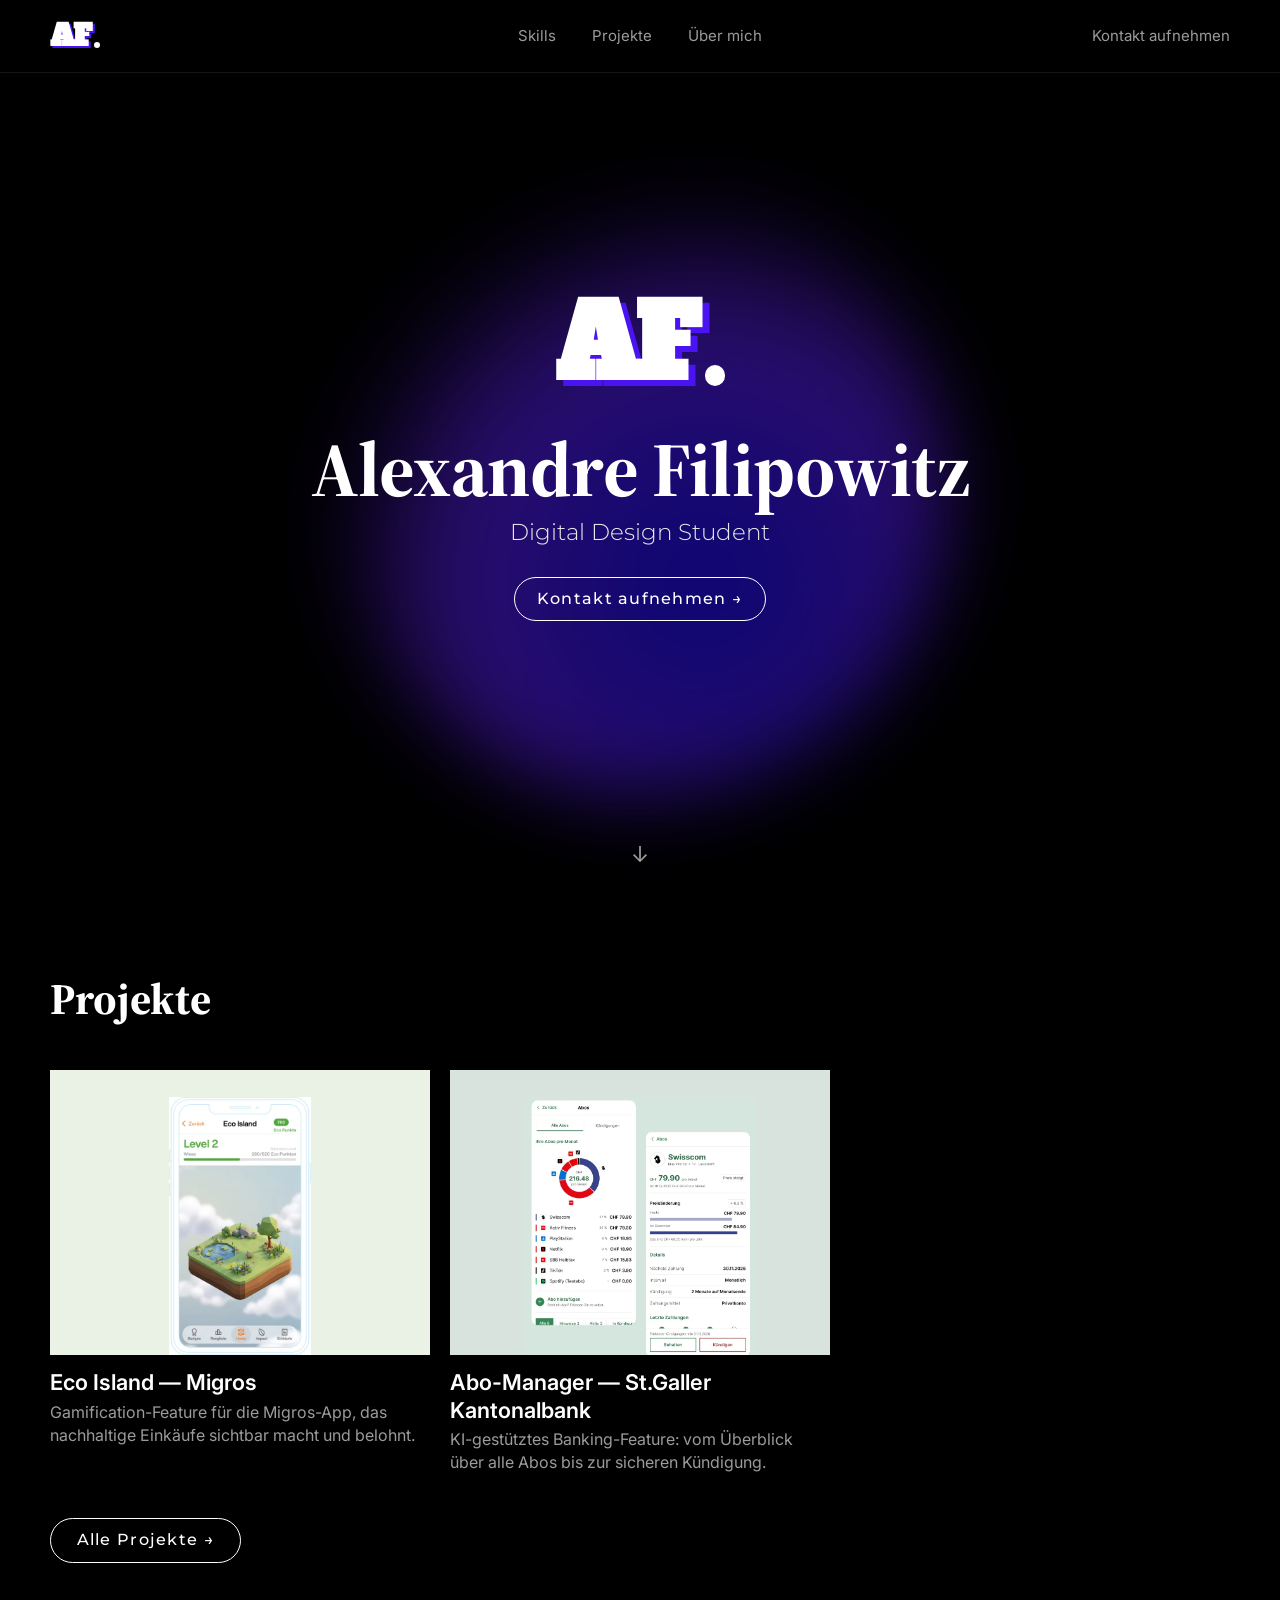
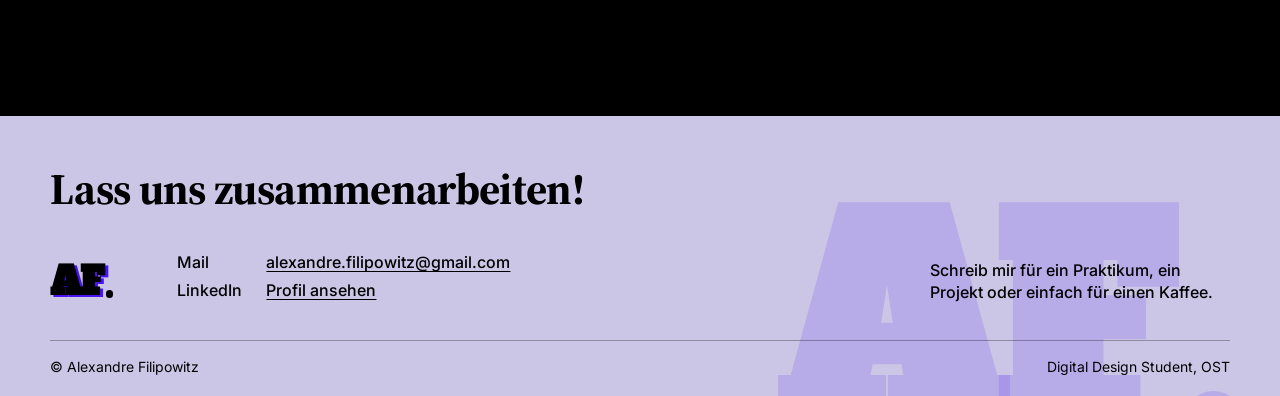
==== index.html @ 875041d1 "Über mich: Foto ohne abgerundete Ecken Co-Authored-By: Claude Opus 5.5 <noreply@anthropic.com> Claud" ====
<!DOCTYPE html>
<html lang="de">
<head>
<meta charset="utf-8">
<meta name="viewport" content="width=device-width, initial-scale=1">
<meta name="robots" content="noindex, nofollow">
<title>Alexandre Filipowitz – Digital Design Portfolio</title>
<link rel="preconnect" href="https://fonts.googleapis.com">
<link rel="preconnect" href="https://fonts.gstatic.com" crossorigin>
<link href="https://fonts.googleapis.com/css2?family=Alfa+Slab+One&family=Inter:wght@400;500;600&family=Montserrat:wght@200..800&family=Source+Serif+4:opsz,wght@8..60,700&display=swap" rel="stylesheet">
<link rel="stylesheet" href="css/style.css?v=f0b0bd29">
</head>
<body>
<a class="skip" href="#inhalt">Zum Inhalt springen</a>

<header class="topbar">
  <div class="wrap">
    <a class="logo" href="index.html" aria-label="Alexandre Filipowitz, zur Startseite"><span class="mono" aria-hidden="true">AF<span class="dot"></span></span></a>
    <nav aria-label="Hauptnavigation">
      <ul class="nav">
        <li><a href="skills.html">Skills</a></li>
        <li><a href="projekte.html">Projekte</a></li>
        <li><a href="ueber-mich.html">Über mich</a></li>
      </ul>
    </nav>
    <a class="nav-cta" href="#kontakt"><span class="long">Kontakt aufnehmen</span><span class="short" aria-hidden="true">Kontakt</span></a>
  </div>
</header>

<main id="inhalt" tabindex="-1">
<section class="hero">
  <div>
    <span class="mono" aria-hidden="true">AF<span class="dot"></span></span>
    <h1>Alexandre Filipowitz</h1>
    <p class="role">Digital Design Student</p>
    <a class="pill hero-cta" href="#kontakt">Kontakt aufnehmen <span aria-hidden="true">→</span></a>
  </div>
  <a class="scroll-down" href="#projekte-start" aria-label="Nach unten scrollen">↓</a>
</section>


<section class="block home-work" id="projekte-start">
  <div class="wrap">
    <h2 class="block-title">Projekte</h2>
    <div class="work-grid">
      <a class="work" href="eco-island.html">
        <div class="work-media mig"><img src="images/mig_home.webp" alt="Eco-Island-Screen der Migros-App mit wachsender Insel" width="396" height="720"></div>
        <h3>Eco Island — Migros</h3>
        <p>Gamification-Feature für die Migros-App, das nachhaltige Einkäufe sichtbar macht und belohnt.</p>
      </a>
      <a class="work" href="abo-manager.html">
        <div class="work-media sgkb"><img src="images/sgkb_cover.webp" alt="Abo-Übersicht und Abo-Detail im Abo-Manager" width="725" height="818"></div>
        <h3>Abo-Manager — St.Galler Kantonalbank</h3>
        <p>KI-gestütztes Banking-Feature: vom Überblick über alle Abos bis zur sicheren Kündigung.</p>
      </a>
    </div>
    <a class="pill all-link" href="projekte.html">Alle Projekte <span aria-hidden="true">→</span></a>
  </div>
</section>
</main>

<footer class="site-foot" id="kontakt">
  <span class="foot-bg" aria-hidden="true">AF<span class="dot"></span></span>
  <div class="wrap">
    <p class="foot-head">Lass uns zusammenarbeiten!</p>
    <div class="foot-grid">
      <a class="foot-logo" href="index.html" aria-label="Alexandre Filipowitz, zur Startseite"><span class="mono" aria-hidden="true">AF<span class="dot"></span></span></a>
      <dl class="foot-contact">
        <dt>Mail</dt><dd><a href="mailto:alexandre.filipowitz@gmail.com">alexandre.filipowitz@gmail.com</a></dd>
        <dt>LinkedIn</dt><dd><a href="https://www.linkedin.com/in/DEIN-PROFIL" target="_blank" rel="noopener">Profil ansehen</a></dd>
      </dl>
      <p class="foot-note">Schreib mir für ein Praktikum, ein Projekt oder einfach für einen Kaffee.</p>
    </div>
    <div class="foot-bottom"><span>© Alexandre Filipowitz</span><span>Digital Design Student, OST</span></div>
  </div>
</footer>

</body>
</html>
---- css/style.css ----
/* Aachen Bold für das Logo: Lege die Datei als fonts/aachen-bold.woff2 ab. Bis dahin wird Alfa Slab One verwendet. */
@font-face{font-family:"Aachen";font-weight:700;font-display:swap;src:local("Aachen Bold"),local("Aachen-Bold"),local("ITC Aachen Bold"),local("AachenStd-Bold"),url("../fonts/aachen-bold.woff2") format("woff2")}

:root{
  --fs-display:clamp(42px,6vw,86px);
  --fs-h2:clamp(28px,3.4vw,48px);
  --fs-h3:clamp(20px,1.7vw,24px);
  --fs-lead:clamp(19px,1.8vw,26px);
  --fs-body:18px;
  --fs-body-s:16px;
  --fs-small:15px;
  --fs-label:14px;
  --fs-button:clamp(15px,1.25vw,18px);
  --bg:#000;
  --surface:#101010;
  --line:#262626;
  --text:#fff;
  --muted:#9b9b9b;
  --accent:#b8b0fb;
  --band:#cbc6e6;
  --space-section:clamp(48px,6vw,88px);
  --space-top:clamp(36px,4.5vw,64px);
  --space-title:clamp(28px,4vw,56px);
  --size-title:var(--fs-display);
  --logo-shadow:#4a14f2;
  --logo:"Aachen","Alfa Slab One",Georgia,serif;
  --serif:"Source Serif 4",Georgia,serif;
  --display:"Montserrat","Helvetica Neue",Arial,sans-serif;
  --body:"Inter","Helvetica Neue",Arial,sans-serif;
}
*{box-sizing:border-box}
html{scroll-behavior:smooth;scroll-padding-top:84px}
body{margin:0;background:var(--bg);color:var(--text);font-family:var(--body);font-size:var(--fs-body);line-height:1.65;-webkit-font-smoothing:antialiased}
img{max-width:100%;height:auto;display:block}
a{color:inherit}
:focus-visible{outline:2px solid var(--accent);outline-offset:4px}
.wrap{width:min(1180px,100% - 48px);margin-inline:auto}
.sr-only{position:absolute;width:1px;height:1px;overflow:hidden;clip:rect(0 0 0 0);white-space:nowrap}
main{display:block;min-height:62vh}
main:focus{outline:none}
.skip{position:absolute;left:16px;top:-60px;z-index:50;background:var(--text);color:var(--bg);padding:10px 16px;border-radius:8px;font-weight:600;text-decoration:none}
.skip:focus{top:12px}

/* ---------- Logo ---------- */
.mono{font-family:var(--logo);font-weight:700;line-height:.8;display:inline-flex;align-items:flex-end;letter-spacing:-.03em;color:var(--text);text-shadow:.07em .06em 0 var(--logo-shadow)}
.mono .dot{width:.2em;height:.2em;border-radius:50%;background:var(--text);margin-left:.08em;flex:none}

/* ---------- Kopfzeile ---------- */
@view-transition{navigation:auto}
.topbar{position:sticky;top:0;z-index:20;background:#000;border-bottom:1px solid #141414;view-transition-name:topbar}
.topbar .wrap{display:grid;grid-template-columns:1fr auto 1fr;align-items:center;gap:20px;min-height:72px}
.topbar .logo{justify-self:start}
.nav-cta{justify-self:end;display:block;line-height:1.6;color:var(--muted);text-decoration:none;font-size:var(--fs-small);padding:4px 0;border-bottom:1px solid transparent}
.nav-cta:hover{color:var(--text);border-color:var(--accent)}
.nav-cta .short{display:none}
.skills-first > div:first-child{order:2}
.topbar .logo{text-decoration:none;font-size:30px}
.nav{display:flex;gap:clamp(14px,3vw,36px);list-style:none;margin:0;padding:0}
.nav a{display:block;line-height:1.6;text-decoration:none;color:var(--muted);font-size:var(--fs-small);padding:4px 0;border-bottom:1px solid transparent}
.nav a:hover{color:var(--text)}
.nav a[aria-current="page"]{color:var(--text);border-color:var(--accent)}

/* ---------- Startseite: Hero ---------- */
.hero{min-height:calc(100vh - 73px);min-height:calc(100svh - 73px);position:relative;overflow:hidden;isolation:isolate;display:grid;place-items:center;text-align:center;padding:48px 0 96px}
.hero > div{position:relative;z-index:1}

.hero::before{content:"";position:absolute;left:50%;top:50%;z-index:0;width:min(620px,70vw);aspect-ratio:1;border-radius:50%;transform:translate(-50%,-50%);background:radial-gradient(circle at 60% 65%,#1a0bff 0%,#5b1ff0 45%,rgba(120,60,240,0) 72%);filter:blur(40px);opacity:.45;pointer-events:none}
.hero .mono{font-size:clamp(64px,8vw,104px);margin-bottom:clamp(28px,4vw,44px)}
.hero h1{font-family:var(--serif);font-weight:700;font-size:var(--fs-display);line-height:1.02;letter-spacing:-.01em;margin:0}
.hero .role{font-family:var(--display);font-weight:300;font-size:var(--fs-lead);line-height:1.25;margin:.45em 0 0;color:#e9e9e9}

.scroll-down{position:absolute;left:50%;bottom:clamp(20px,3vh,36px);transform:translateX(-50%);font-size:22px;line-height:1;color:var(--muted);text-decoration:none;padding:8px 12px}
.scroll-down:hover{color:var(--text)}
#fokus{scroll-margin-top:73px}

/* ---------- Startseite: Ich bin Alex ---------- */
.intro-block{padding:var(--space-section) 0}
.intro-grid{display:grid;grid-template-columns:minmax(0,.85fr) minmax(0,1fr);gap:clamp(28px,4.5vw,64px);align-items:center}
.portrait{border-radius:0;overflow:hidden;aspect-ratio:4/5;background:var(--surface)}
.portrait img{width:100%;height:100%;object-fit:cover}
.kicker{font-family:var(--serif);font-weight:700;font-size:var(--fs-h3);margin:0 0 .4em}
.statement{font-family:var(--display);font-weight:800;text-transform:uppercase;font-size:var(--fs-h2);line-height:.95;letter-spacing:-.01em;margin:0 0 .6em}
.intro-grid > div:last-child{container-type:inline-size}
.intro-grid .statement{font-size:min(48px,7.4cqi);margin-bottom:.45em}
.rotator{display:block;position:relative;height:1.05em;overflow:hidden;cursor:pointer}
.rotator > span{position:absolute;left:0;top:0;width:100%;white-space:nowrap;transform:translateY(105%);opacity:0;transition:transform .65s cubic-bezier(.2,.75,.2,1),opacity .65s}
.rotator > span.is-active{transform:none;opacity:1}
.rotator > span.is-leaving{transform:translateY(-105%);opacity:0}
.lede{color:var(--muted);max-width:56ch;margin:0}
.lede + .lede{margin-top:1em}
.lede-head{font-family:var(--serif);font-weight:700;font-size:var(--fs-h3);line-height:1.3;color:var(--text);margin:0 0 .7em}

/* ---------- Startseite: Fokus mit Laptop ---------- */
.focus{padding:clamp(48px,6vw,88px) 0 clamp(40px,5vw,72px);text-align:center}
.laptop{width:min(540px,88%);margin:0 auto clamp(28px,3.5vw,44px)}
.laptop .screen{background:#1b1b1b;border:1px solid #333;border-radius:22px 22px 0 0;padding:clamp(10px,1.6vw,18px);box-shadow:0 40px 90px -30px rgba(184,176,251,.25)}
.laptop .screen img{border-radius:8px;width:100%}
.laptop .base{height:clamp(12px,1.6vw,20px);background:linear-gradient(#2a2a2a,#111);border-radius:0 0 18px 18px;margin:0 -6%;position:relative}
.laptop .base::after{content:"";position:absolute;left:42%;right:42%;top:0;height:40%;background:#0c0c0c;border-radius:0 0 8px 8px}
.focus .kicker{font-size:var(--fs-h3);margin-bottom:.35em}
.focus .pill{font-size:var(--fs-button);font-weight:500;letter-spacing:.08em;padding:.5em 1.6em}
.focus .big-thin{font-family:var(--display);font-weight:200;text-transform:uppercase;font-size:var(--fs-lead);line-height:1.1;letter-spacing:.02em;color:#cfcfcf;margin:0 0 .8em}
@media (min-width:861px){.focus .big-thin{white-space:nowrap}}
.pill{display:inline-block;font-family:var(--display);font-weight:500;font-size:var(--fs-button);letter-spacing:.06em;padding:.55em 1.8em;border:1.5px solid var(--text);border-radius:999px;text-decoration:none;transition:background .2s,color .2s}
.pill:hover{background:var(--text);color:var(--bg)}
.hero-cta{margin-top:clamp(20px,2.4vw,30px);font-size:var(--fs-button);font-weight:500;letter-spacing:.08em;padding:.5em 1.35em}

/* ---------- Abschnitte ---------- */
section.block{padding:var(--space-section) 0}
main > section.block:first-child{padding-top:var(--space-top)}
.block-title{font-family:var(--serif);font-weight:700;font-size:var(--fs-h2);line-height:1.05;margin:0 0 clamp(28px,4vw,48px)}
.section-head{display:flex;justify-content:space-between;align-items:baseline;gap:20px;flex-wrap:wrap}
.btn{display:inline-block;padding:.7em 1.6em;border:1.5px solid var(--text);border-radius:999px;text-decoration:none;font-weight:500;font-size:var(--fs-body-s);transition:background .2s,color .2s}
.btn:hover{background:var(--text);color:var(--bg)}
.home-links{display:flex;gap:14px;flex-wrap:wrap;margin-top:48px}

/* Projektkarten */
.projects{display:grid;grid-template-columns:1fr 1fr;gap:clamp(24px,3vw,40px)}
.project{display:flex;flex-direction:column;text-decoration:none;color:inherit;background:var(--surface);border:1px solid var(--line);border-radius:24px;overflow:hidden;transition:border-color .2s}
.project:hover{border-color:#555}
.project .thumb{aspect-ratio:4/3;position:relative;overflow:hidden}
.project .thumb img{position:absolute;inset:0;width:100%;height:100%;object-fit:contain;object-position:center bottom;padding:26px 0 0}
.project.mig .thumb{background:#e9f2e4}
.project.sgkb .thumb{background:#d7e3dc}
.project .body{padding:clamp(22px,3vw,34px)}
.project h3{font-family:var(--serif);font-weight:700;font-size:var(--fs-h3);line-height:1.1;margin:0 0 6px}
.project .client{color:var(--muted);font-size:var(--fs-small);margin:0 0 14px}
.project p{margin:0 0 22px;max-width:46ch;color:#d6d6d6}
.project .go{font-weight:500;border-bottom:1px solid var(--accent);padding-bottom:2px}

/* Projektliste nebeneinander */
.work-grid{display:grid;grid-template-columns:repeat(3,minmax(0,1fr));gap:clamp(16px,2vw,24px) clamp(14px,1.6vw,20px)}
.work{display:block;text-decoration:none;color:inherit}
.work-media{aspect-ratio:4/3;overflow:hidden;position:relative}
.work-media img{position:absolute;inset:0;width:100%;height:100%;object-fit:contain;object-position:center bottom;padding:7% 0 0;transition:transform .35s ease}
.work-media.mig{background:#e9f2e4}
.work-media.sgkb{background:#d7e3dc}
.work:hover .work-media img{transform:scale(1.03)}
.work h2,.work h3{font-family:var(--body);font-weight:600;font-size:var(--fs-h3);line-height:1.25;margin:14px 0 4px}
.work p{font-size:var(--fs-body-s);line-height:1.45;color:var(--muted);margin:0;max-width:52ch}
.work:hover h2,.work:hover h3{text-decoration:underline;text-decoration-color:var(--accent);text-underline-offset:4px}

.all-link{margin-top:clamp(28px,3.5vw,44px);font-size:var(--fs-button);font-weight:500;letter-spacing:.08em;padding:.5em 1.6em}
.home-work{padding-top:var(--space-section)}
#projekte-start,#ueber-kurz,#kontakt{scroll-margin-top:73px}
.about-band{background:var(--band);color:#000;padding:clamp(32px,4vw,56px) 0}
.about-band p{font-family:var(--body);font-weight:500;font-size:var(--fs-lead);line-height:1.4;letter-spacing:-.005em;margin:0;max-width:44em}
.about-band .pill{border-color:#000;color:#000;font-size:var(--fs-button);font-weight:500;letter-spacing:.08em;padding:.5em 1.6em}
.about-band .pill:hover{background:#000;color:var(--band)}
.about-band :focus-visible{outline-color:#000}
.work-grid.two{grid-template-columns:repeat(2,minmax(0,1fr));gap:clamp(24px,3vw,40px) clamp(18px,2.4vw,32px)}
.work-grid.two .work h3{font-size:var(--fs-h3);margin-top:18px}
.work-grid.two .work p{font-size:var(--fs-body-s)}
.crumbs{display:flex;gap:6px;font-size:var(--fs-small);letter-spacing:.04em;text-transform:uppercase;color:var(--muted);margin-bottom:12px}
.crumbs a{text-decoration:none}
.crumbs a:hover{color:var(--text)}
.crumbs [aria-current]{color:var(--text)}
.page-head{padding-bottom:0!important}
.page-head + .intro-block{padding-top:0}
.page-title{font-family:var(--serif);font-weight:700;font-size:var(--size-title);line-height:1;letter-spacing:-.015em;margin:0 0 var(--space-title)}
.sub-title{font-family:var(--serif);font-weight:700;font-size:var(--fs-h2);line-height:1.15;margin:0 0 clamp(18px,2vw,28px)}

/* Skills */
.skills-grid{display:grid;grid-template-columns:minmax(0,.9fr) minmax(0,1.1fr);gap:clamp(40px,7vw,120px);align-items:start}
.skills-intro{position:sticky;top:calc(73px + clamp(24px,4vw,48px))}
.skills-title{font-family:var(--display);font-weight:800;text-transform:uppercase;font-size:var(--fs-display);line-height:.92;letter-spacing:-.02em;margin:0}
.skills-title .dot{color:var(--accent)}
.skills-bar{width:min(340px,80%);height:8px;background:var(--text);margin:clamp(28px,3.5vw,44px) 0}
.skills-intro p{color:#d6d6d6;max-width:34ch;margin:0}
.skill-group + .skill-group{margin-top:clamp(56px,7vw,96px)}
.skill-group h2{font-family:var(--serif);font-weight:700;font-size:var(--fs-h2);line-height:1.05;margin:0 0 clamp(16px,2vw,28px)}
.skill-list{list-style:none;margin:0;padding:0}
.skill-list li{display:flex;justify-content:space-between;align-items:baseline;gap:24px;padding:clamp(16px,1.8vw,24px) 0;border-bottom:1px solid #333;font-size:var(--fs-h3);color:#e6e6e6}
.skill-list .num{color:var(--muted);font-size:var(--fs-small);font-variant-numeric:tabular-nums;white-space:nowrap}
.cv-list li{font-size:var(--fs-body)}

/* Über mich */
.about-grid{display:grid;grid-template-columns:minmax(0,.8fr) minmax(0,1fr);gap:clamp(32px,6vw,80px);align-items:start}
.about-grid p{margin:0 0 1em;color:#d6d6d6;max-width:60ch}
.about-grid .note{font-family:var(--serif);font-size:var(--fs-lead);line-height:1.45;color:var(--text);border-left:2px solid var(--accent);padding-left:22px;margin-top:2em}

/* Lebenslauf */
.cv{display:grid;grid-template-columns:1fr 1fr;gap:clamp(28px,5vw,80px)}
.cv h2,.cv h3{font-family:var(--display);font-weight:700;font-size:var(--fs-label);letter-spacing:.14em;text-transform:uppercase;color:var(--muted);margin:0 0 14px}
.cv ul{list-style:none;margin:0 0 40px;padding:0}
.cv li{padding:14px 0;border-bottom:1px solid var(--line)}
.cv li:last-child{border-bottom:0}
.cv .when{display:block;font-size:var(--fs-small);color:var(--muted)}
.cv .what{font-weight:500}
.chips{display:flex;flex-wrap:wrap;gap:8px;margin:0 0 40px;padding:0;list-style:none}
.cv .chips li{border:1px solid #3a3a3a;padding:4px 14px;font-size:var(--fs-small);border-radius:999px}
.todo{background:#ffd400;color:#000;padding:0 5px;border-radius:3px;font-weight:600}

/* Kontakt */
.contact-lead{max-width:46ch;margin:0 0 24px;color:var(--muted)}
.contact .big{display:inline-block;font-family:var(--serif);font-weight:700;font-size:var(--fs-h2);line-height:1.1;text-decoration:none;word-break:break-word}
.contact .big:hover{color:var(--accent)}
.contact .links{display:flex;gap:14px;margin-top:32px;flex-wrap:wrap}

/* ---------- Fussleiste ---------- */
.site-foot{background:var(--band);color:#000;padding:clamp(32px,4vw,56px) 0 18px;margin-top:var(--space-section);position:relative;overflow:hidden;isolation:isolate}
.site-foot > .wrap{position:relative;z-index:1}
.foot-bg{position:absolute;z-index:0;right:3vw;bottom:-4vw;font-family:var(--logo);font-weight:700;font-size:clamp(160px,22vw,340px);line-height:.8;letter-spacing:-.03em;color:rgba(74,20,242,.14);display:flex;align-items:flex-end;pointer-events:none;user-select:none}
.foot-bg .dot{width:.2em;height:.2em;border-radius:50%;background:currentColor;margin-left:.08em}
.site-foot :focus-visible{outline-color:#000}
.foot-head{font-family:var(--serif);font-weight:700;font-size:var(--fs-h2);line-height:1.05;letter-spacing:-.015em;margin:0 0 clamp(22px,2.8vw,36px)}
.foot-grid{display:grid;grid-template-columns:auto 1fr auto;gap:28px clamp(32px,5vw,72px);align-items:end}
.foot-logo{text-decoration:none;color:#000}
.foot-logo .mono{font-size:clamp(32px,3vw,42px);color:#000}
.foot-logo .mono .dot{background:#000}
.foot-contact{display:grid;grid-template-columns:auto 1fr;gap:2px 24px;margin:0;font-size:var(--fs-body-s);font-weight:500}
.foot-contact dd{margin:0;min-width:0;overflow-wrap:anywhere}
.foot-grid > *{min-width:0}
.foot-contact a{color:#000;text-underline-offset:3px}
.foot-contact a:hover{text-decoration-thickness:2px}
.foot-note{margin:0;max-width:30ch;font-size:var(--fs-body-s);font-weight:500;line-height:1.4}
.foot-bottom{display:flex;justify-content:space-between;gap:16px;flex-wrap:wrap;margin-top:clamp(22px,2.8vw,36px);padding-top:14px;border-top:1px solid rgba(0,0,0,.3);font-size:var(--fs-label)}

/* ---------- Case Studies ---------- */
.back{display:inline-block;margin:var(--space-top) 0 16px;text-decoration:none;color:var(--muted);font-size:var(--fs-small);border-bottom:1px solid var(--line)}
.back:hover{color:var(--text);border-color:var(--text)}
.cs-hero{padding:0 0 var(--space-title)}
.cs-hero h1{font-family:var(--serif);font-weight:700;font-size:var(--size-title);line-height:1;letter-spacing:-.015em;margin:0 0 20px}
.cs-hero .lead{font-family:var(--display);font-weight:300;font-size:var(--fs-lead);line-height:1.35;max-width:36ch;margin:0;color:#e4e4e4}
.cs-sheet{margin-bottom:var(--space-title)}
.facts{display:grid;grid-template-columns:repeat(auto-fit,minmax(200px,1fr));gap:20px 32px;margin:0;padding:28px 0 36px;border-top:1px solid var(--line);border-bottom:1px solid var(--line)}
.facts dt{font-size:var(--fs-label);color:var(--muted)}
.facts dd{margin:0;font-weight:500}
.cs-section{padding:clamp(48px,6vw,80px) 0;border-bottom:1px solid var(--line)}
.cs-section:last-child{border-bottom:0}
.cs-section > h2{font-family:var(--serif);font-weight:700;font-size:var(--fs-h2);line-height:1.12;margin:0 0 20px;max-width:24ch}
.step{display:block;font-family:var(--display);font-size:var(--fs-label);font-weight:600;letter-spacing:.14em;text-transform:uppercase;color:var(--accent);margin-bottom:12px}
.cs-section p,.cs-section li{color:#d6d6d6}
.cs-section p{max-width:64ch;margin:0 0 1em}
.cs-section strong{color:var(--text)}
.grid2,.grid3,.grid4{display:grid;gap:24px;margin:28px 0}
.grid2 > *,.grid3 > *,.grid4 > *{min-width:0}
.grid2{grid-template-columns:repeat(2,1fr)}
.grid3{grid-template-columns:repeat(3,1fr)}
.grid4{grid-template-columns:repeat(4,1fr)}
.card{background:var(--surface);border:1px solid var(--line);border-radius:18px;padding:22px}
.card h3{font-family:var(--body);font-size:var(--fs-h3);font-weight:600;margin:0 0 8px;color:var(--text)}
.card p{font-size:var(--fs-body-s);margin:0;color:var(--muted)}
.card figure{margin:0 0 16px}
.hmw{font-family:var(--serif);font-size:var(--fs-lead);line-height:1.35;color:var(--text)!important;border-left:2px solid var(--accent);padding-left:24px;margin:32px 0 0;max-width:860px}
.quote{font-family:var(--serif);font-size:var(--fs-lead);line-height:1.45;max-width:52ch;margin:28px 0 0;padding-left:24px;border-left:2px solid var(--accent)}
.quote cite{display:block;font-family:var(--body);font-style:normal;font-size:var(--fs-small);color:var(--muted);margin-top:12px}
figure{margin:28px 0}
figure img{border-radius:14px;background:#fff}
figcaption{font-size:var(--fs-small);color:var(--muted);margin-top:10px}
.phones{display:flex;gap:clamp(12px,2vw,26px);justify-content:center;flex-wrap:wrap;margin:32px 0;padding:clamp(20px,3vw,40px);background:#f4f4f2;border-radius:24px}
.phones figure{margin:0;flex:0 1 200px}
.phones img{border-radius:0;background:transparent}
.phones figcaption{color:#555}
.stats{display:grid;grid-template-columns:repeat(3,1fr);gap:28px;margin:28px 0}
.stat b{display:block;font-family:var(--serif);font-weight:700;font-size:var(--fs-h2);line-height:1;color:var(--text)}
.stat span{font-size:var(--fs-body-s);color:var(--muted)}
.timeline{list-style:none;padding:0;margin:28px 0;display:grid;grid-template-columns:repeat(3,1fr);gap:24px}
.timeline li{border-top:2px solid var(--accent);padding-top:12px;font-size:var(--fs-body-s)}
.timeline b{display:block;font-size:var(--fs-label);color:var(--text);letter-spacing:.04em}
.insights{display:grid;grid-template-columns:repeat(2,1fr);gap:24px;margin:28px 0}
.insight{background:var(--surface);border:1px solid var(--line);border-radius:18px;padding:22px 24px}
.insight q{display:block;font-family:var(--serif);font-size:var(--fs-h3);line-height:1.4;margin-bottom:10px;color:var(--text);quotes:"«" "»"}
.insight p{margin:0;font-size:var(--fs-body-s);color:var(--muted)}
.compare{display:grid;grid-template-columns:repeat(3,1fr);gap:24px;margin:28px 0}
.compare figure{margin:0}
.compare h3{font-size:var(--fs-h3);margin:14px 0 4px}
.compare p{font-size:var(--fs-small);margin:0;color:var(--muted)}
.dropped{list-style:none;padding:0;margin:20px 0}
.dropped li{display:grid;grid-template-columns:1fr 1fr;gap:24px;padding:16px 0;border-bottom:1px solid var(--line);font-size:var(--fs-body-s)}
.dropped b{display:block;font-size:var(--fs-body);color:var(--text);text-decoration:line-through;text-decoration-color:var(--accent);text-decoration-thickness:2px}
.split{display:block;overflow-x:auto;width:100%;border-collapse:collapse;margin:24px 0;font-size:var(--fs-body-s)}
.split th,.split td{text-align:left;padding:12px 14px;border-bottom:1px solid var(--line);vertical-align:top;color:#d6d6d6}
.split th{color:var(--text);font-size:var(--fs-small)}
.cs-next{display:flex;justify-content:space-between;gap:20px;flex-wrap:wrap;margin:0}
.cs-next .back{margin:0}
.cs-cover{width:100%;max-width:520px;margin-inline:auto;background:transparent!important}
img.plain{background:transparent}
.mt{margin-top:26px}

@media (max-width:860px){
  :root{--fs-body:17px}
  .intro-grid,.about-grid,.projects,.cv,.grid2,.insights{grid-template-columns:1fr}
  .grid3,.stats,.compare,.timeline{grid-template-columns:1fr}
  .skills-grid{grid-template-columns:1fr}
  .skills-intro{position:static}
  .cv-list li{flex-direction:column;gap:2px}
  .work-grid{grid-template-columns:1fr 1fr}
  .grid4{grid-template-columns:1fr 1fr}
  .foot-grid{grid-template-columns:minmax(0,1fr);align-items:start}
  .foot-contact{grid-template-columns:1fr;gap:0}
  .foot-contact dd{margin-bottom:10px}
  .dropped li{grid-template-columns:1fr;gap:4px}
  .hero{min-height:calc(100svh - 61px);padding:40px 0 88px}
}
@media (max-width:560px){.work-grid,.work-grid.two{grid-template-columns:1fr}.grid4{grid-template-columns:1fr}}
@media (max-width:480px){
  .topbar .wrap{min-height:60px;width:calc(100% - 32px)}
  .topbar .logo{font-size:24px}
  .topbar .wrap{gap:12px}
  .nav-cta{font-size:13px}
  .nav-cta .long{display:none}
  .nav-cta .short{display:inline}
  .nav{gap:12px}
  .nav a{font-size:13px}
}
@media (max-width:370px){
  .topbar .wrap{width:calc(100% - 20px);gap:8px}
  .topbar .logo{font-size:20px}
  .nav{gap:8px}
  .nav a,.nav-cta{font-size:12px}
}
@media (prefers-reduced-motion:reduce){html{scroll-behavior:auto}*{transition:none!important}.rotator > span,.rotator > span.is-leaving{transform:none}}
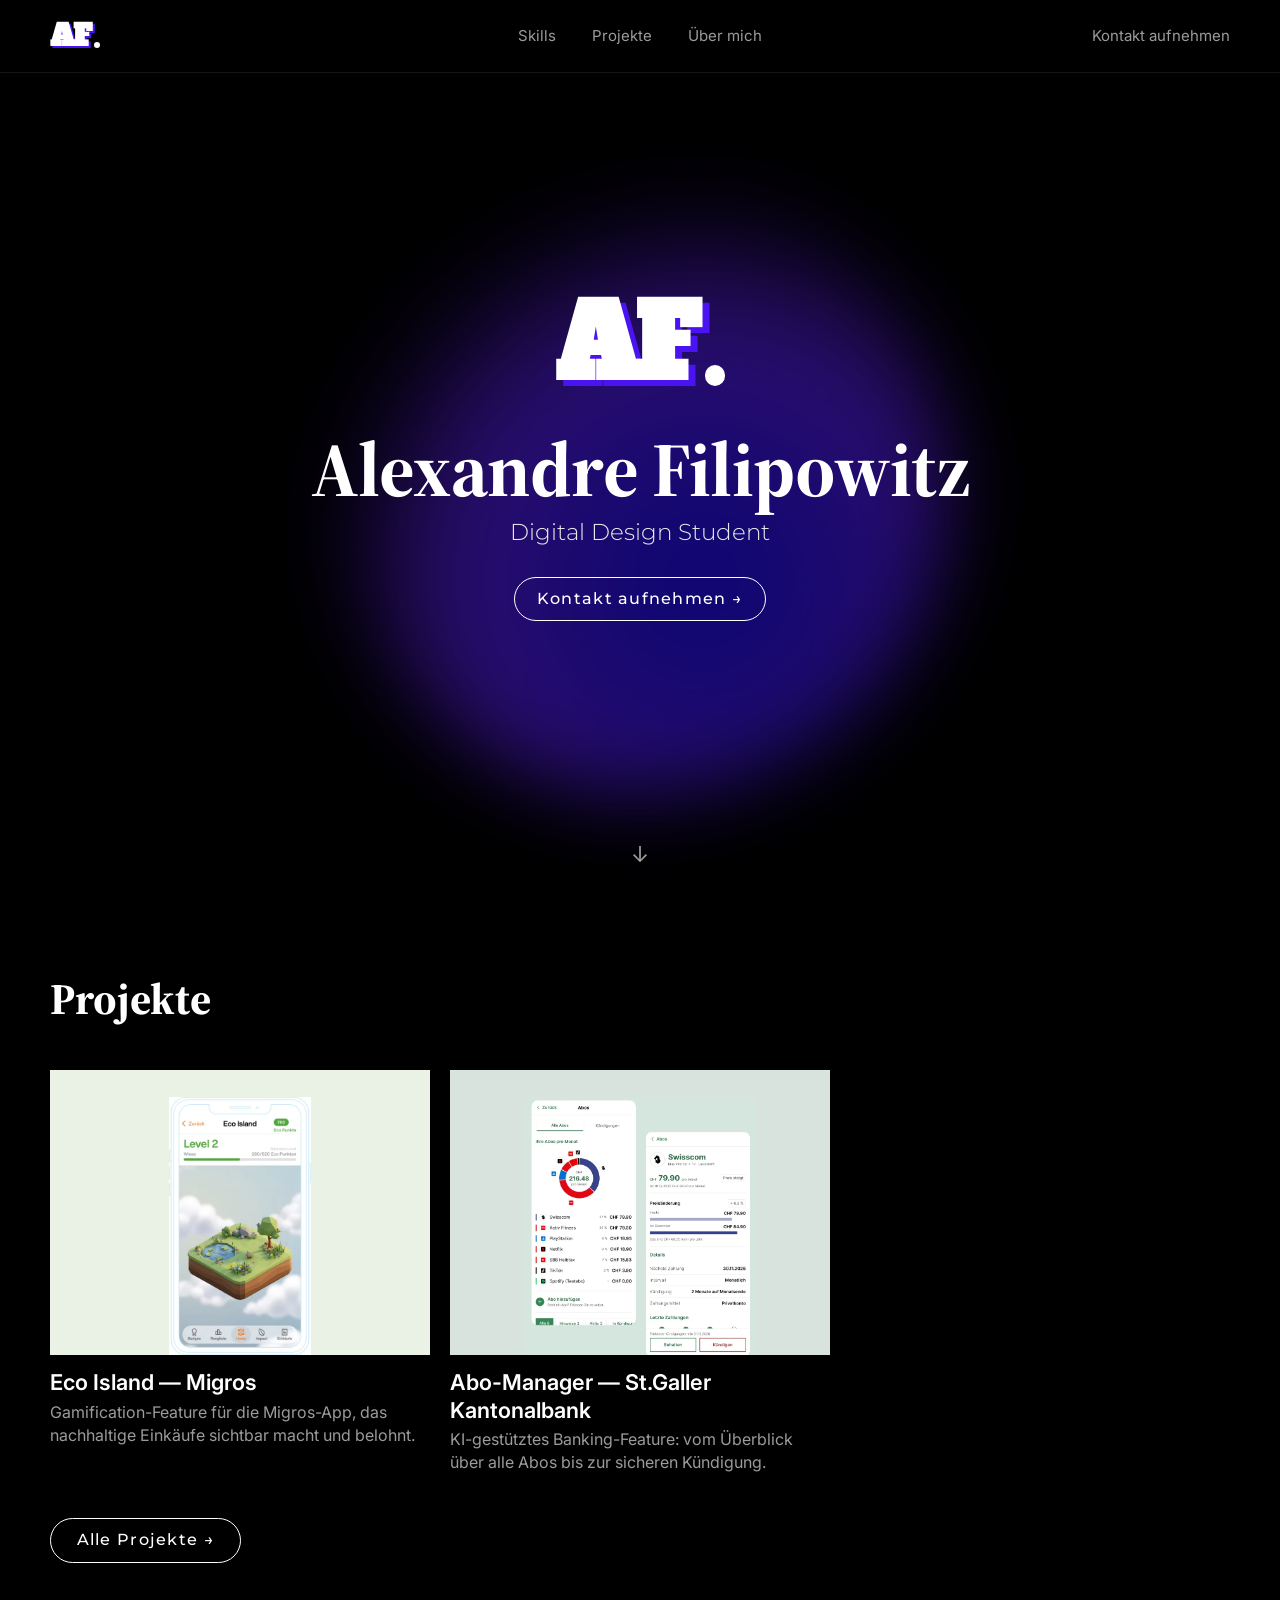
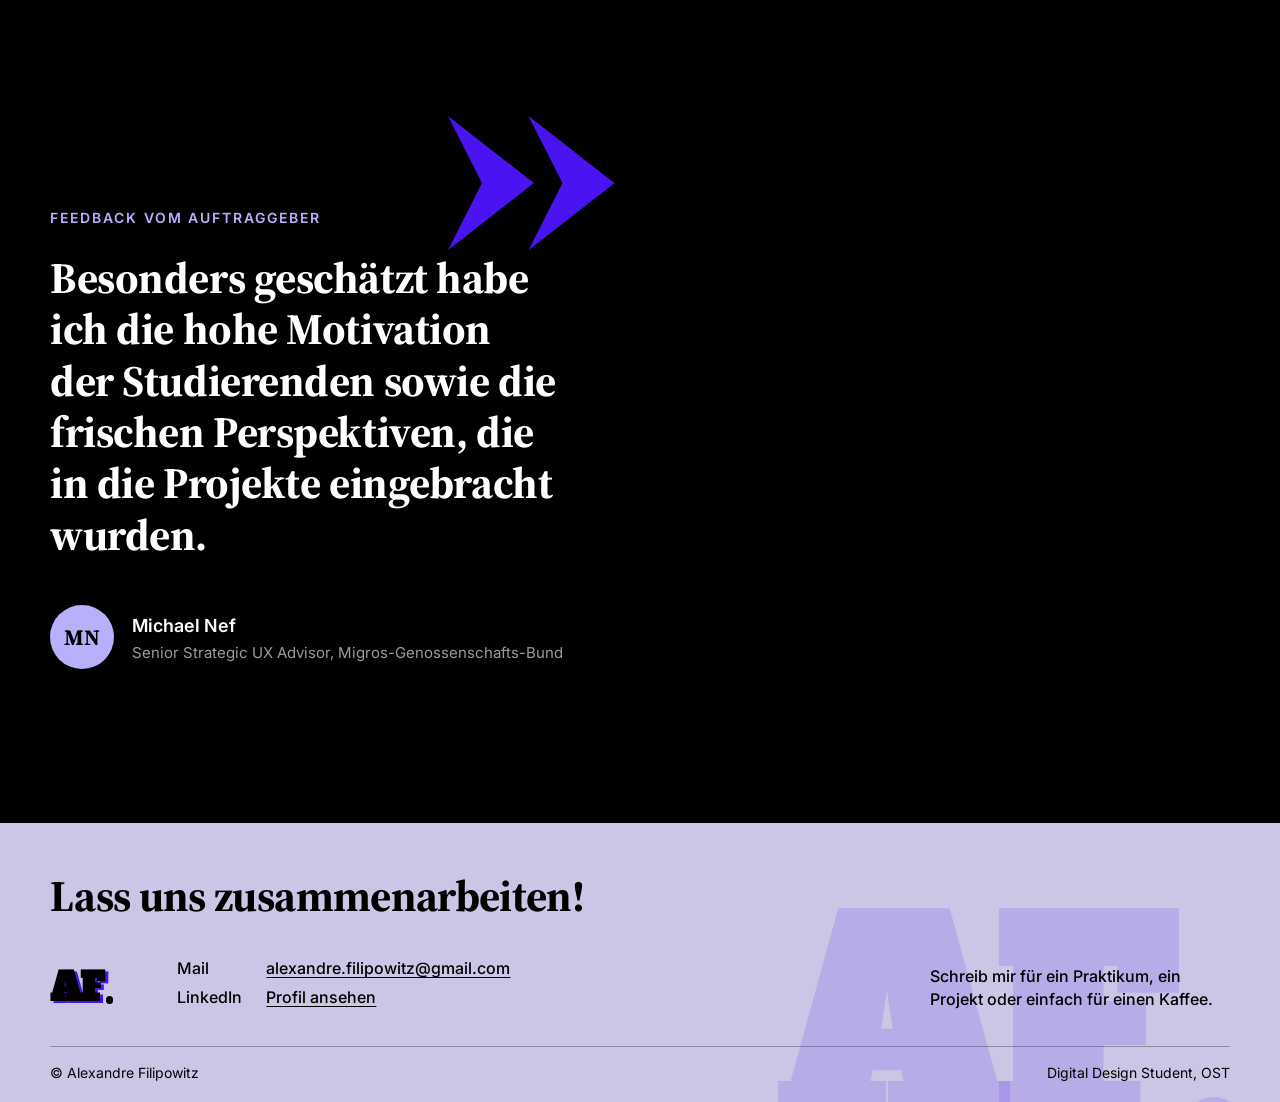
==== commit 58fb7963: "Startseite: Zitat vom Auftraggeber nach den Projekten Co-Authored-By: Claude Opus 5.5 <noreply@anthr" ====
--- a/index.html
+++ b/index.html
@@ -8,7 +8,7 @@
 <link rel="preconnect" href="https://fonts.googleapis.com">
 <link rel="preconnect" href="https://fonts.gstatic.com" crossorigin>
 <link href="https://fonts.googleapis.com/css2?family=Alfa+Slab+One&family=Inter:wght@400;500;600&family=Montserrat:wght@200..800&family=Source+Serif+4:opsz,wght@8..60,700&display=swap" rel="stylesheet">
-<link rel="stylesheet" href="css/style.css?v=f0b0bd29">
+<link rel="stylesheet" href="css/style.css?v=e981c7d1">
 </head>
 <body>
 <a class="skip" href="#inhalt">Zum Inhalt springen</a>
@@ -57,6 +57,20 @@
     <a class="pill all-link" href="projekte.html">Alle Projekte <span aria-hidden="true">→</span></a>
   </div>
 </section>
+
+<section class="block testimonial" aria-labelledby="feedback-label">
+  <div class="wrap">
+    <figure class="t-fig">
+      <svg class="t-chevrons" viewBox="0 0 186 150" aria-hidden="true" focusable="false"><path d="M0 0 L96 75 L0 150 L38 75 Z"/><path d="M90 0 L186 75 L90 150 L128 75 Z"/></svg>
+      <p class="t-label" id="feedback-label">Feedback vom Auftraggeber</p>
+      <blockquote class="t-quote"><p>Besonders geschätzt habe ich die hohe Motivation der Studierenden sowie die frischen Perspektiven, die in die Projekte eingebracht wurden.</p></blockquote>
+      <figcaption class="t-cap">
+        <span class="t-avatar" aria-hidden="true">MN</span>
+        <span class="t-who"><span class="t-name">Michael Nef</span><span class="t-role">Senior Strategic UX Advisor, Migros-Genossenschafts-Bund</span></span>
+      </figcaption>
+    </figure>
+  </div>
+</section>
 </main>
 
 <footer class="site-foot" id="kontakt">
--- a/css/style.css
+++ b/css/style.css
@@ -173,6 +173,19 @@
 .skill-list li{display:flex;justify-content:space-between;align-items:baseline;gap:24px;padding:clamp(16px,1.8vw,24px) 0;border-bottom:1px solid #333;font-size:var(--fs-h3);color:#e6e6e6}
 .skill-list .num{color:var(--muted);font-size:var(--fs-small);font-variant-numeric:tabular-nums;white-space:nowrap}
 .cv-list li{font-size:var(--fs-body)}
+
+/* Zitat Startseite */
+.t-fig{position:relative;margin:0;width:fit-content;max-width:100%;padding-top:clamp(56px,7vw,96px)}
+.t-chevrons{position:absolute;top:0;right:clamp(-56px,-4vw,-8px);width:clamp(110px,13vw,186px);height:auto;fill:var(--logo-shadow);z-index:0}
+.t-label,.t-quote,.t-cap{position:relative;z-index:1}
+.t-label{font-size:var(--fs-label);letter-spacing:.14em;text-transform:uppercase;color:var(--accent);font-weight:600;margin:0 0 clamp(16px,2vw,24px)}
+.t-quote{margin:0}
+.t-quote p{font-family:var(--serif);font-weight:700;font-size:var(--fs-h2);line-height:1.18;letter-spacing:-.01em;margin:0;max-width:22ch}
+.t-cap{display:flex;align-items:center;gap:18px;margin-top:clamp(28px,3.5vw,44px)}
+.t-avatar{flex:none;display:grid;place-items:center;width:64px;height:64px;border-radius:50%;background:var(--accent);color:#000;font-family:var(--serif);font-weight:700;font-size:22px}
+.t-who{display:flex;flex-direction:column;gap:2px}
+.t-name{color:var(--text);font-weight:600;font-size:var(--fs-body)}
+.t-role{color:var(--muted);font-size:var(--fs-small);line-height:1.4}
 
 /* Über mich */
 .about-grid{display:grid;grid-template-columns:minmax(0,.8fr) minmax(0,1fr);gap:clamp(32px,6vw,80px);align-items:start}
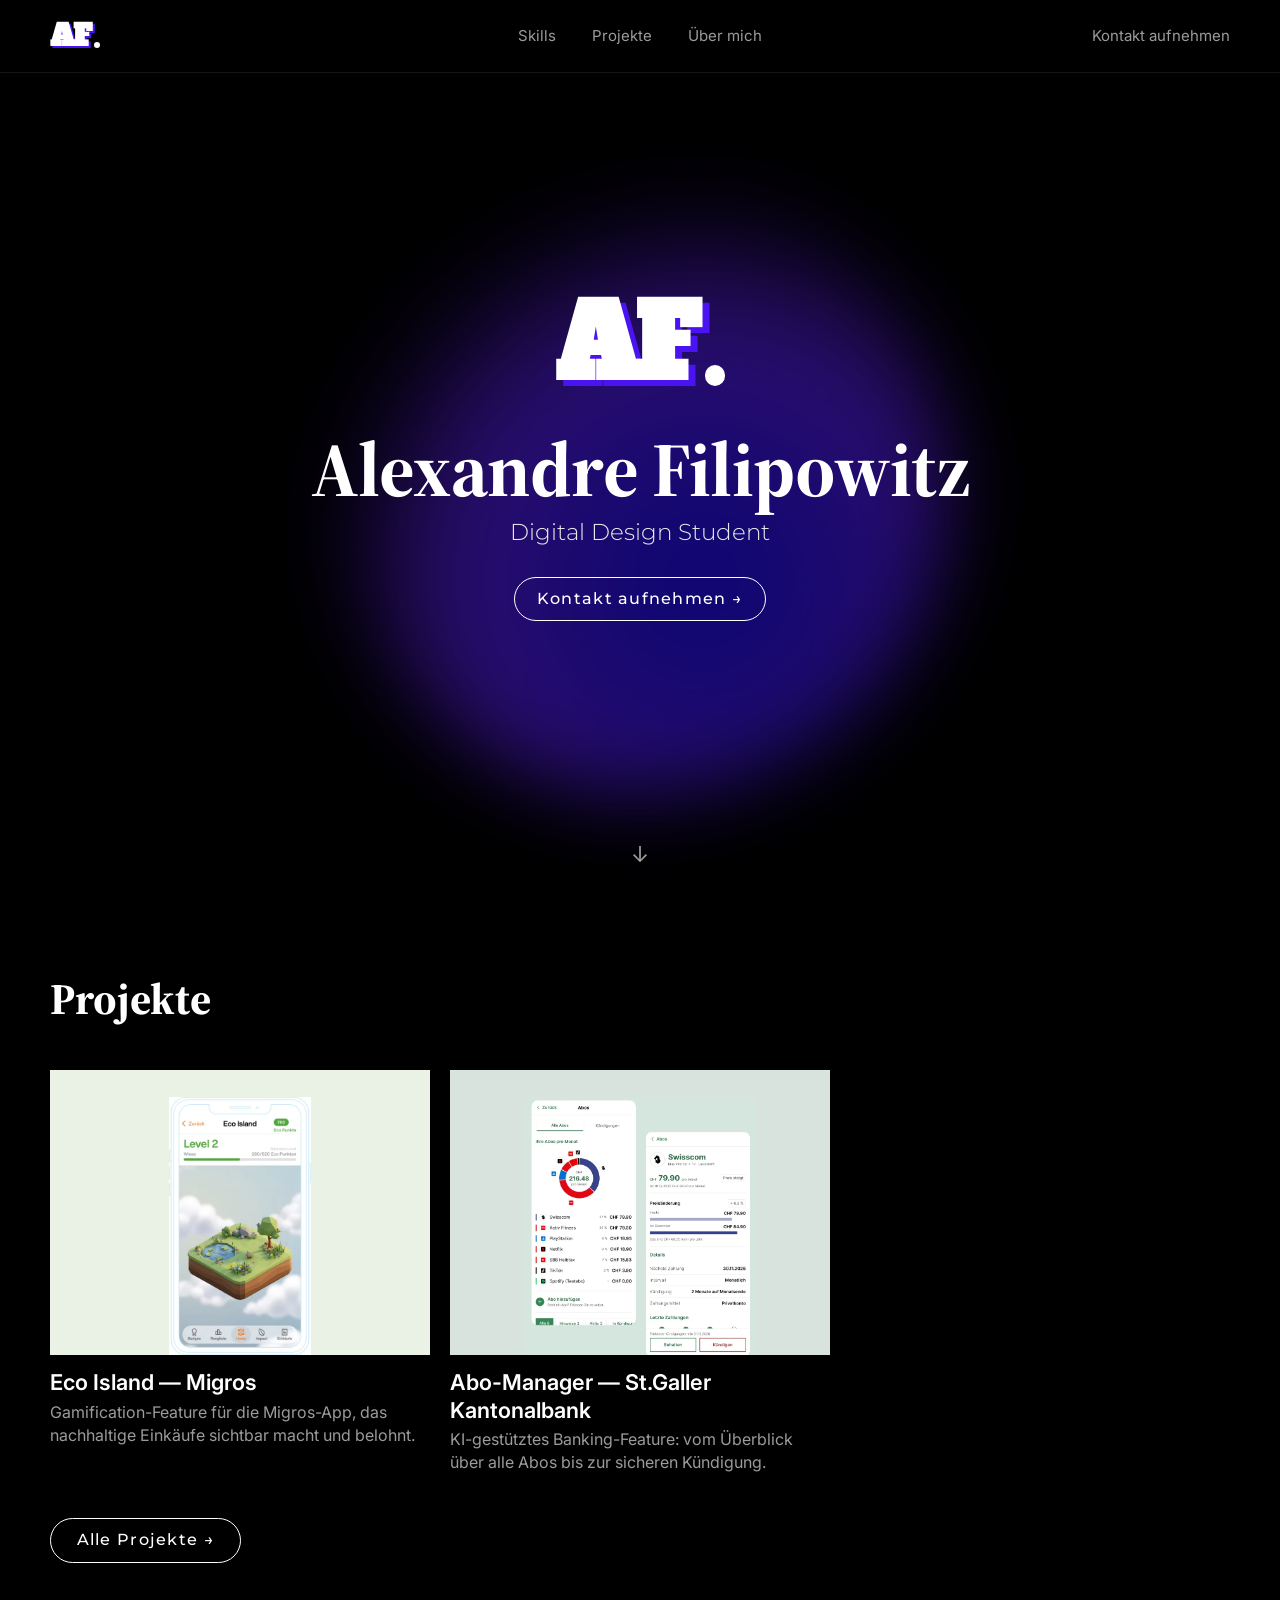
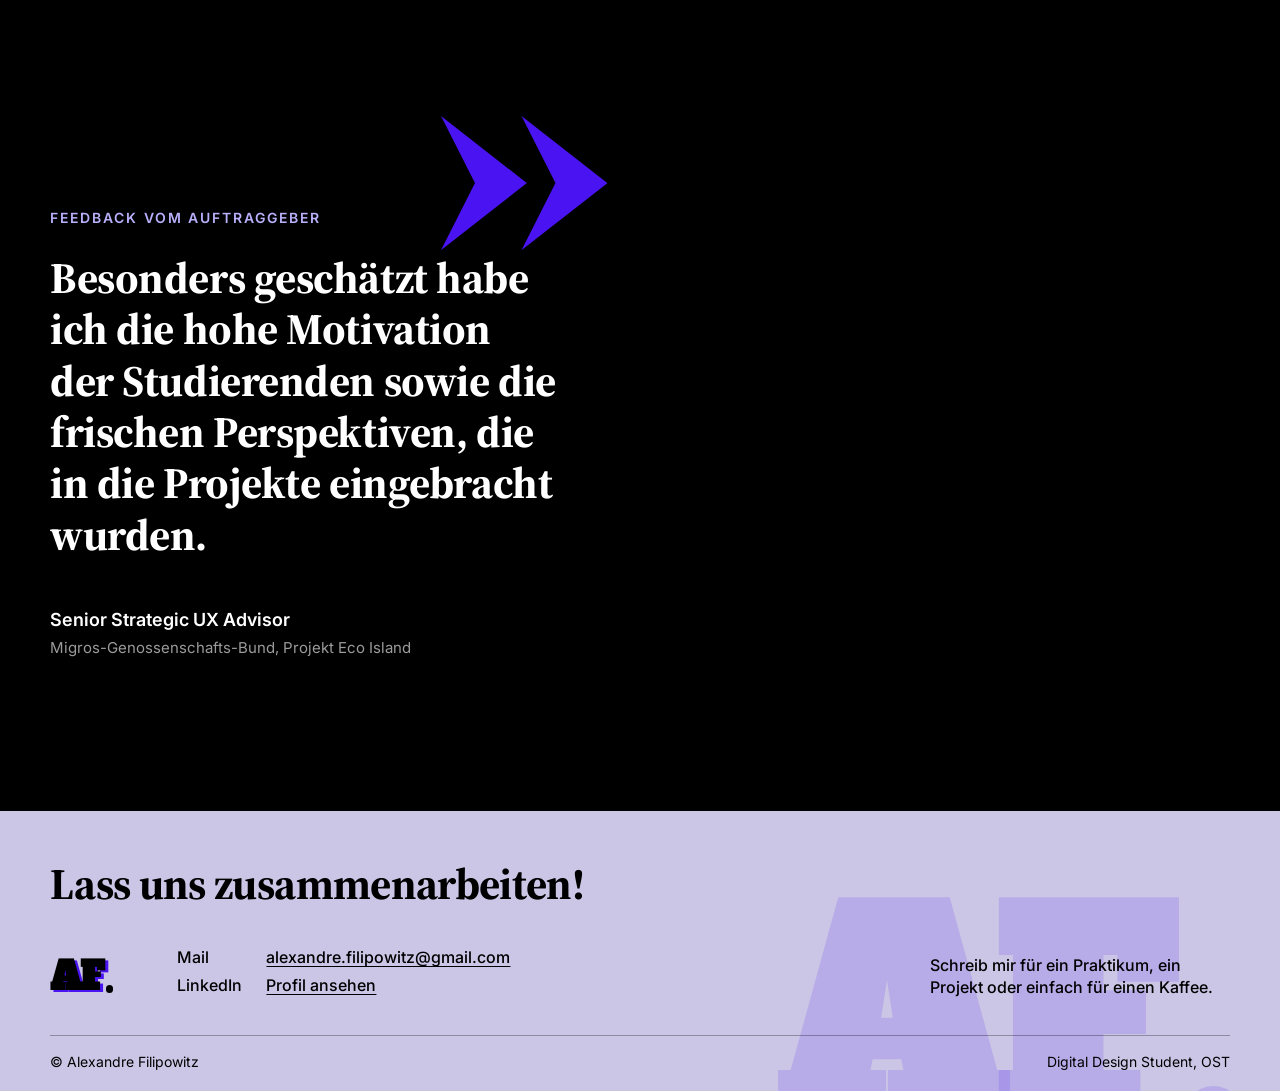
==== commit d683a53f: "Zitat auf Startseite vorerst ohne Namen Co-Authored-By: Claude Opus 5.5 <noreply@anthropic.com> Clau" ====
--- a/index.html
+++ b/index.html
@@ -65,8 +65,7 @@
       <p class="t-label" id="feedback-label">Feedback vom Auftraggeber</p>
       <blockquote class="t-quote"><p>Besonders geschätzt habe ich die hohe Motivation der Studierenden sowie die frischen Perspektiven, die in die Projekte eingebracht wurden.</p></blockquote>
       <figcaption class="t-cap">
-        <span class="t-avatar" aria-hidden="true">MN</span>
-        <span class="t-who"><span class="t-name">Michael Nef</span><span class="t-role">Senior Strategic UX Advisor, Migros-Genossenschafts-Bund</span></span>
+        <span class="t-who"><span class="t-name">Senior Strategic UX Advisor</span><span class="t-role">Migros-Genossenschafts-Bund, Projekt Eco Island</span></span>
       </figcaption>
     </figure>
   </div>
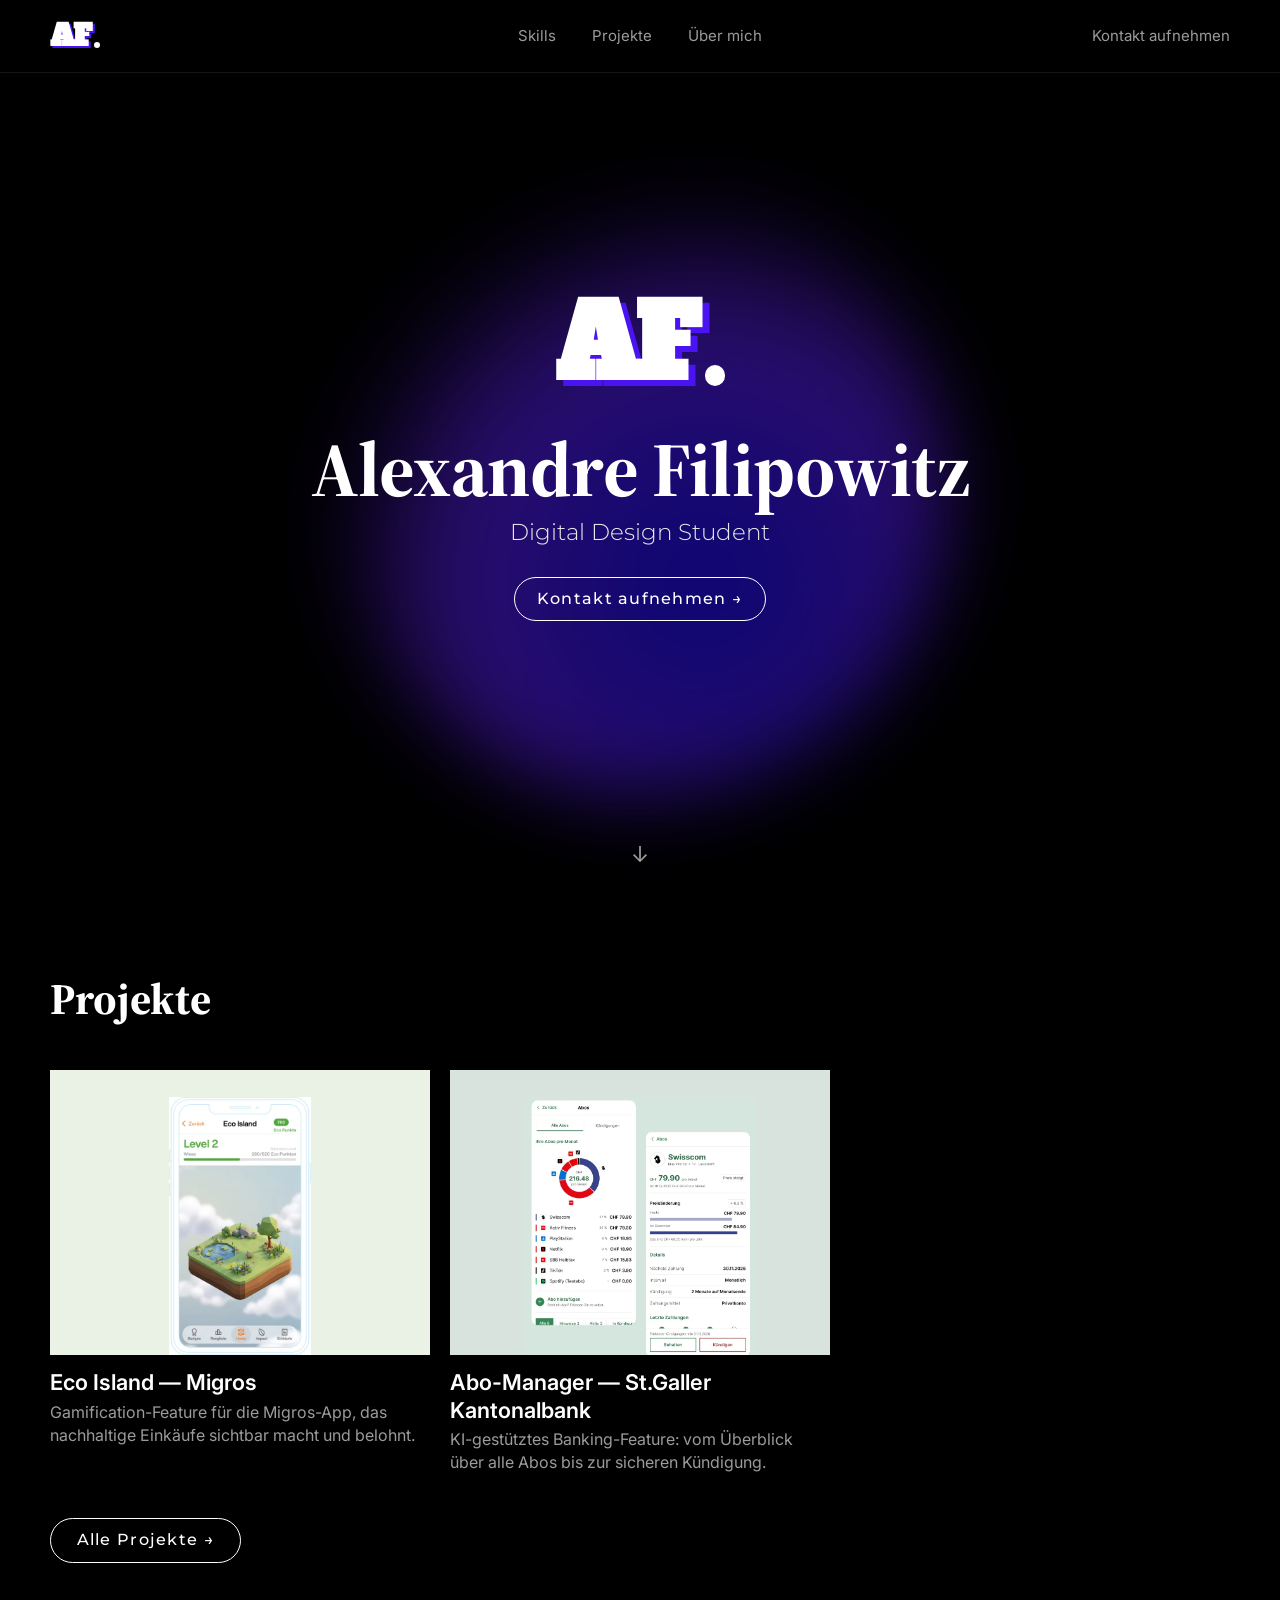
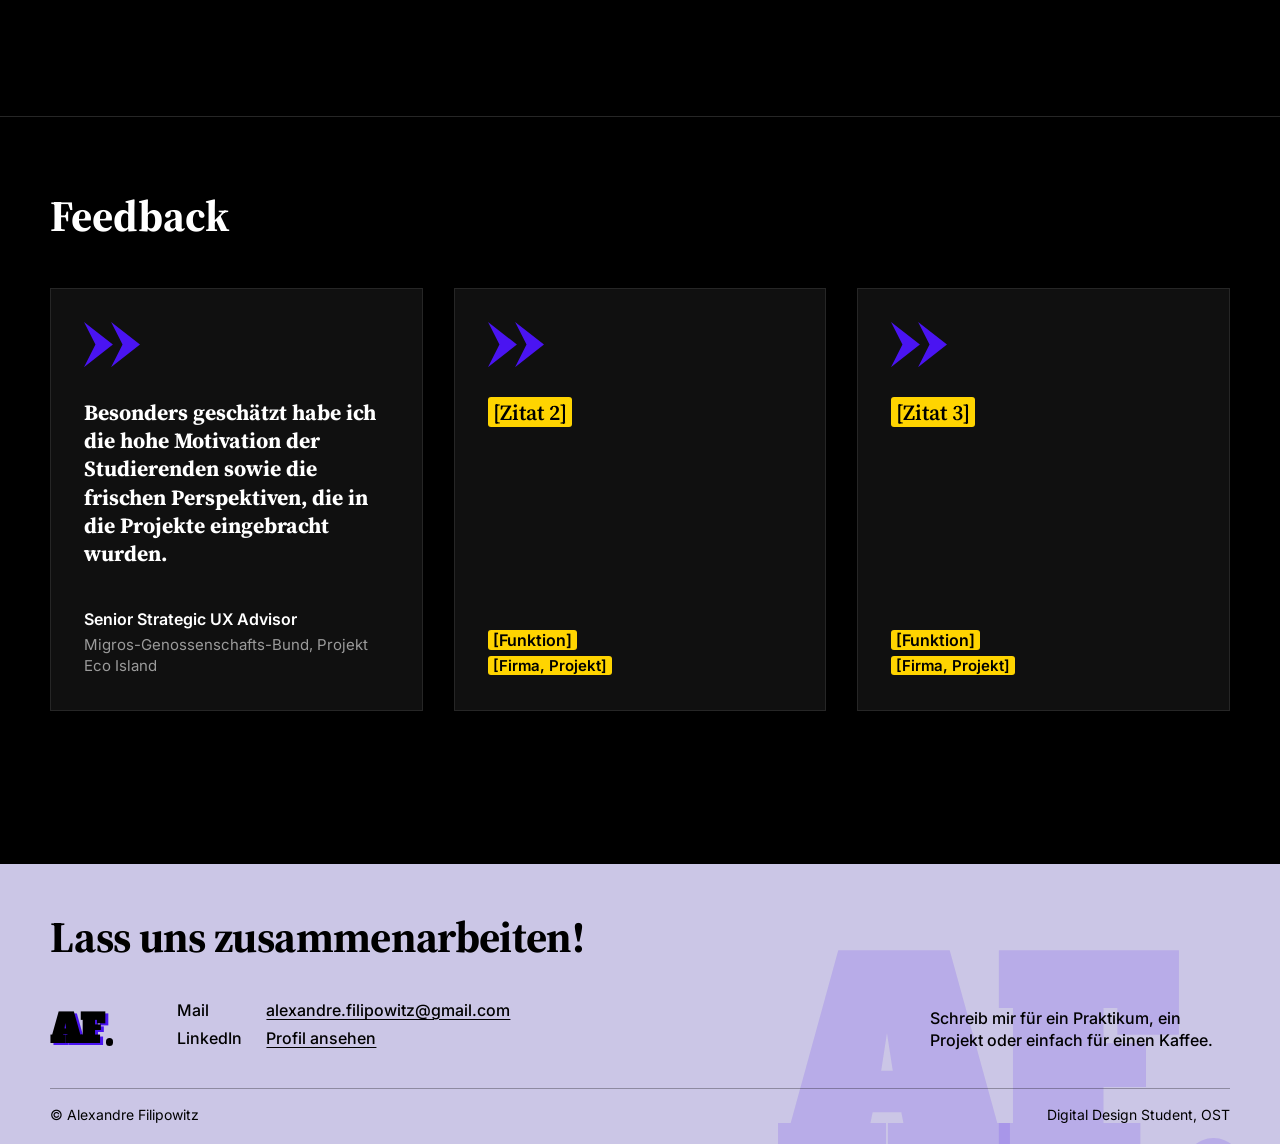
==== commit 9bfd443c: "Startseite: eigener Feedback-Bereich mit drei Karten Co-Authored-By: Claude Opus 5.5 <noreply@anthro" ====
--- a/index.html
+++ b/index.html
@@ -8,7 +8,7 @@
 <link rel="preconnect" href="https://fonts.googleapis.com">
 <link rel="preconnect" href="https://fonts.gstatic.com" crossorigin>
 <link href="https://fonts.googleapis.com/css2?family=Alfa+Slab+One&family=Inter:wght@400;500;600&family=Montserrat:wght@200..800&family=Source+Serif+4:opsz,wght@8..60,700&display=swap" rel="stylesheet">
-<link rel="stylesheet" href="css/style.css?v=e981c7d1">
+<link rel="stylesheet" href="css/style.css?v=1500e341">
 </head>
 <body>
 <a class="skip" href="#inhalt">Zum Inhalt springen</a>
@@ -58,16 +58,26 @@
   </div>
 </section>
 
-<section class="block testimonial" aria-labelledby="feedback-label">
+<section class="block feedback" aria-labelledby="feedback-title">
   <div class="wrap">
-    <figure class="t-fig">
-      <svg class="t-chevrons" viewBox="0 0 186 150" aria-hidden="true" focusable="false"><path d="M0 0 L96 75 L0 150 L38 75 Z"/><path d="M90 0 L186 75 L90 150 L128 75 Z"/></svg>
-      <p class="t-label" id="feedback-label">Feedback vom Auftraggeber</p>
-      <blockquote class="t-quote"><p>Besonders geschätzt habe ich die hohe Motivation der Studierenden sowie die frischen Perspektiven, die in die Projekte eingebracht wurden.</p></blockquote>
-      <figcaption class="t-cap">
-        <span class="t-who"><span class="t-name">Senior Strategic UX Advisor</span><span class="t-role">Migros-Genossenschafts-Bund, Projekt Eco Island</span></span>
-      </figcaption>
-    </figure>
+    <h2 class="block-title" id="feedback-title">Feedback</h2>
+    <div class="fb-grid">
+      <figure class="fb-card">
+        <svg class="fb-chev" viewBox="0 0 186 150" aria-hidden="true" focusable="false"><path d="M0 0 L96 75 L0 150 L38 75 Z"/><path d="M90 0 L186 75 L90 150 L128 75 Z"/></svg>
+        <blockquote><p>Besonders geschätzt habe ich die hohe Motivation der Studierenden sowie die frischen Perspektiven, die in die Projekte eingebracht wurden.</p></blockquote>
+        <figcaption><span class="fb-role">Senior Strategic UX Advisor</span><span class="fb-org">Migros-Genossenschafts-Bund, Projekt Eco Island</span></figcaption>
+      </figure>
+      <figure class="fb-card fb-todo">
+        <svg class="fb-chev" viewBox="0 0 186 150" aria-hidden="true" focusable="false"><path d="M0 0 L96 75 L0 150 L38 75 Z"/><path d="M90 0 L186 75 L90 150 L128 75 Z"/></svg>
+        <blockquote><p><span class="todo">[Zitat 2]</span></p></blockquote>
+        <figcaption><span class="fb-role"><span class="todo">[Funktion]</span></span><span class="fb-org"><span class="todo">[Firma, Projekt]</span></span></figcaption>
+      </figure>
+      <figure class="fb-card fb-todo">
+        <svg class="fb-chev" viewBox="0 0 186 150" aria-hidden="true" focusable="false"><path d="M0 0 L96 75 L0 150 L38 75 Z"/><path d="M90 0 L186 75 L90 150 L128 75 Z"/></svg>
+        <blockquote><p><span class="todo">[Zitat 3]</span></p></blockquote>
+        <figcaption><span class="fb-role"><span class="todo">[Funktion]</span></span><span class="fb-org"><span class="todo">[Firma, Projekt]</span></span></figcaption>
+      </figure>
+    </div>
   </div>
 </section>
 </main>
--- a/css/style.css
+++ b/css/style.css
@@ -174,18 +174,16 @@
 .skill-list .num{color:var(--muted);font-size:var(--fs-small);font-variant-numeric:tabular-nums;white-space:nowrap}
 .cv-list li{font-size:var(--fs-body)}
 
-/* Zitat Startseite */
-.t-fig{position:relative;margin:0;width:fit-content;max-width:100%;padding-top:clamp(56px,7vw,96px)}
-.t-chevrons{position:absolute;top:0;right:clamp(-56px,-4vw,-8px);width:clamp(110px,13vw,186px);height:auto;fill:var(--logo-shadow);z-index:0}
-.t-label,.t-quote,.t-cap{position:relative;z-index:1}
-.t-label{font-size:var(--fs-label);letter-spacing:.14em;text-transform:uppercase;color:var(--accent);font-weight:600;margin:0 0 clamp(16px,2vw,24px)}
-.t-quote{margin:0}
-.t-quote p{font-family:var(--serif);font-weight:700;font-size:var(--fs-h2);line-height:1.18;letter-spacing:-.01em;margin:0;max-width:22ch}
-.t-cap{display:flex;align-items:center;gap:18px;margin-top:clamp(28px,3.5vw,44px)}
-.t-avatar{flex:none;display:grid;place-items:center;width:64px;height:64px;border-radius:50%;background:var(--accent);color:#000;font-family:var(--serif);font-weight:700;font-size:22px}
-.t-who{display:flex;flex-direction:column;gap:2px}
-.t-name{color:var(--text);font-weight:600;font-size:var(--fs-body)}
-.t-role{color:var(--muted);font-size:var(--fs-small);line-height:1.4}
+/* Feedback Startseite */
+.feedback{border-top:1px solid var(--line);margin-top:var(--space-section)}
+.fb-grid{display:grid;grid-template-columns:repeat(3,minmax(0,1fr));gap:clamp(20px,2.4vw,32px)}
+.fb-card{margin:0;display:flex;flex-direction:column;background:var(--surface);border:1px solid var(--line);padding:clamp(24px,2.6vw,36px)}
+.fb-chev{width:56px;height:auto;fill:var(--logo-shadow);margin-bottom:clamp(20px,2.4vw,32px)}
+.fb-card blockquote{margin:0 0 clamp(24px,3vw,40px)}
+.fb-card blockquote p{font-family:var(--serif);font-weight:700;font-size:var(--fs-h3);line-height:1.3;margin:0}
+.fb-card figcaption{margin-top:auto;display:flex;flex-direction:column;gap:2px}
+.fb-role{color:var(--text);font-weight:600;font-size:var(--fs-body-s)}
+.fb-org{color:var(--muted);font-size:var(--fs-small);line-height:1.4}
 
 /* Über mich */
 .about-grid{display:grid;grid-template-columns:minmax(0,.8fr) minmax(0,1fr);gap:clamp(32px,6vw,80px);align-items:start}
@@ -296,6 +294,7 @@
   .intro-grid,.about-grid,.projects,.cv,.grid2,.insights{grid-template-columns:1fr}
   .grid3,.stats,.compare,.timeline{grid-template-columns:1fr}
   .skills-grid{grid-template-columns:1fr}
+  .fb-grid{grid-template-columns:1fr}
   .skills-intro{position:static}
   .cv-list li{flex-direction:column;gap:2px}
   .work-grid{grid-template-columns:1fr 1fr}
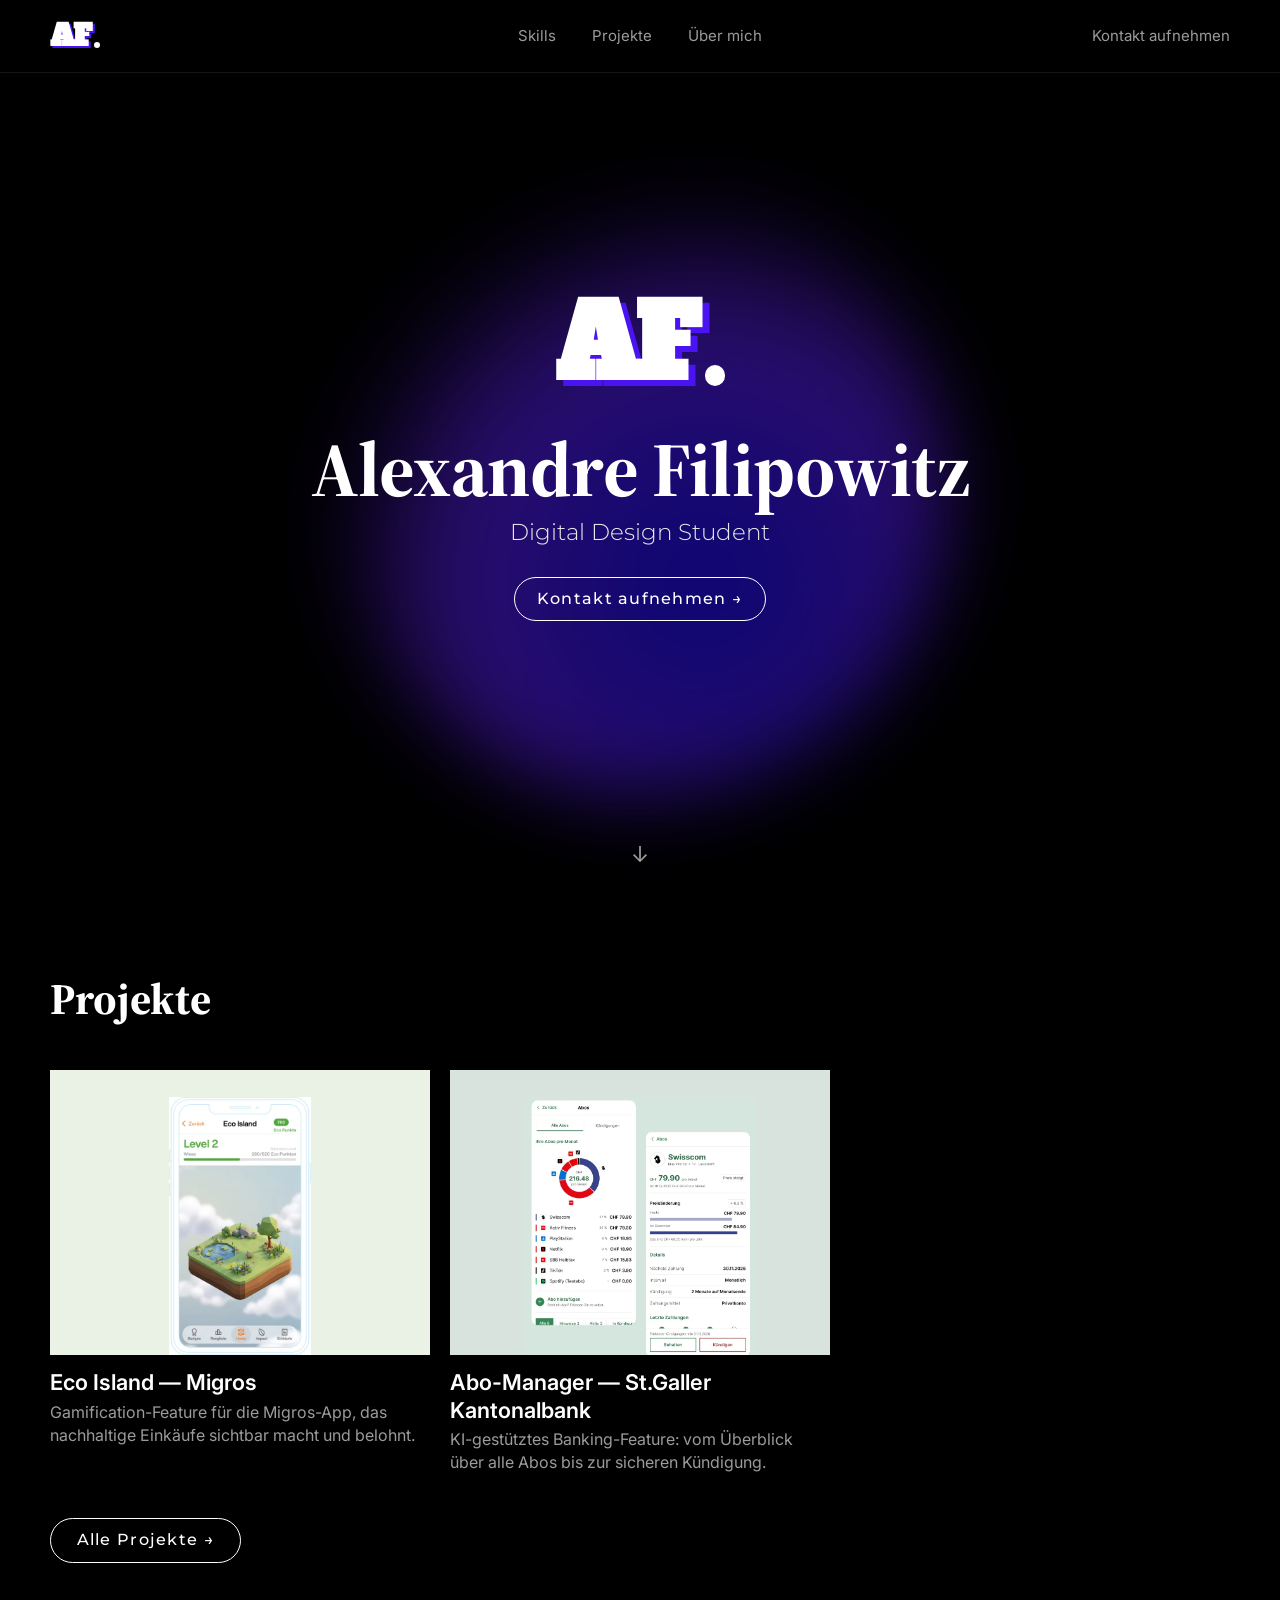
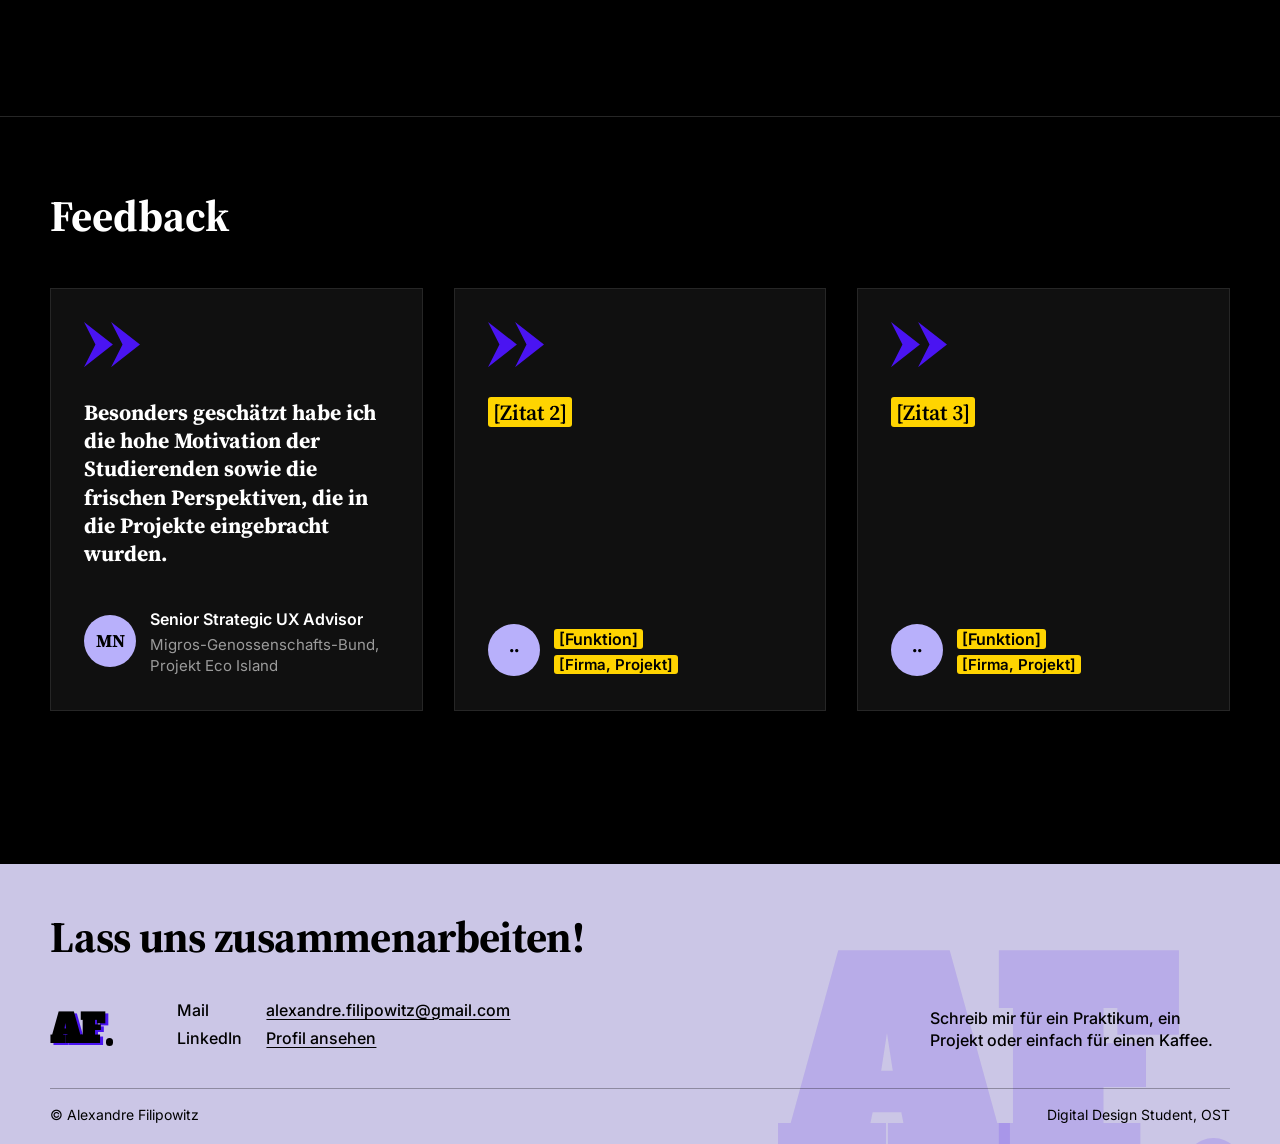
==== commit e5ffe777: "Feedback: Initialen-Kreis wieder eingefügt Co-Authored-By: Claude Opus 5.5 <noreply@anthropic.com> C" ====
--- a/index.html
+++ b/index.html
@@ -8,7 +8,7 @@
 <link rel="preconnect" href="https://fonts.googleapis.com">
 <link rel="preconnect" href="https://fonts.gstatic.com" crossorigin>
 <link href="https://fonts.googleapis.com/css2?family=Alfa+Slab+One&family=Inter:wght@400;500;600&family=Montserrat:wght@200..800&family=Source+Serif+4:opsz,wght@8..60,700&display=swap" rel="stylesheet">
-<link rel="stylesheet" href="css/style.css?v=1500e341">
+<link rel="stylesheet" href="css/style.css?v=901c01ca">
 </head>
 <body>
 <a class="skip" href="#inhalt">Zum Inhalt springen</a>
@@ -65,17 +65,17 @@
       <figure class="fb-card">
         <svg class="fb-chev" viewBox="0 0 186 150" aria-hidden="true" focusable="false"><path d="M0 0 L96 75 L0 150 L38 75 Z"/><path d="M90 0 L186 75 L90 150 L128 75 Z"/></svg>
         <blockquote><p>Besonders geschätzt habe ich die hohe Motivation der Studierenden sowie die frischen Perspektiven, die in die Projekte eingebracht wurden.</p></blockquote>
-        <figcaption><span class="fb-role">Senior Strategic UX Advisor</span><span class="fb-org">Migros-Genossenschafts-Bund, Projekt Eco Island</span></figcaption>
+        <figcaption><span class="fb-avatar" aria-hidden="true">MN</span><span class="fb-who"><span class="fb-role">Senior Strategic UX Advisor</span><span class="fb-org">Migros-Genossenschafts-Bund, Projekt Eco Island</span></span></figcaption>
       </figure>
       <figure class="fb-card fb-todo">
         <svg class="fb-chev" viewBox="0 0 186 150" aria-hidden="true" focusable="false"><path d="M0 0 L96 75 L0 150 L38 75 Z"/><path d="M90 0 L186 75 L90 150 L128 75 Z"/></svg>
         <blockquote><p><span class="todo">[Zitat 2]</span></p></blockquote>
-        <figcaption><span class="fb-role"><span class="todo">[Funktion]</span></span><span class="fb-org"><span class="todo">[Firma, Projekt]</span></span></figcaption>
+        <figcaption><span class="fb-avatar" aria-hidden="true">··</span><span class="fb-who"><span class="fb-role"><span class="todo">[Funktion]</span></span><span class="fb-org"><span class="todo">[Firma, Projekt]</span></span></span></figcaption>
       </figure>
       <figure class="fb-card fb-todo">
         <svg class="fb-chev" viewBox="0 0 186 150" aria-hidden="true" focusable="false"><path d="M0 0 L96 75 L0 150 L38 75 Z"/><path d="M90 0 L186 75 L90 150 L128 75 Z"/></svg>
         <blockquote><p><span class="todo">[Zitat 3]</span></p></blockquote>
-        <figcaption><span class="fb-role"><span class="todo">[Funktion]</span></span><span class="fb-org"><span class="todo">[Firma, Projekt]</span></span></figcaption>
+        <figcaption><span class="fb-avatar" aria-hidden="true">··</span><span class="fb-who"><span class="fb-role"><span class="todo">[Funktion]</span></span><span class="fb-org"><span class="todo">[Firma, Projekt]</span></span></span></figcaption>
       </figure>
     </div>
   </div>
--- a/css/style.css
+++ b/css/style.css
@@ -181,7 +181,9 @@
 .fb-chev{width:56px;height:auto;fill:var(--logo-shadow);margin-bottom:clamp(20px,2.4vw,32px)}
 .fb-card blockquote{margin:0 0 clamp(24px,3vw,40px)}
 .fb-card blockquote p{font-family:var(--serif);font-weight:700;font-size:var(--fs-h3);line-height:1.3;margin:0}
-.fb-card figcaption{margin-top:auto;display:flex;flex-direction:column;gap:2px}
+.fb-card figcaption{margin-top:auto;display:flex;align-items:center;gap:14px}
+.fb-who{display:flex;flex-direction:column;gap:2px;min-width:0}
+.fb-avatar{flex:none;display:grid;place-items:center;width:52px;height:52px;border-radius:50%;background:var(--accent);color:#000;font-family:var(--serif);font-weight:700;font-size:18px}
 .fb-role{color:var(--text);font-weight:600;font-size:var(--fs-body-s)}
 .fb-org{color:var(--muted);font-size:var(--fs-small);line-height:1.4}
 
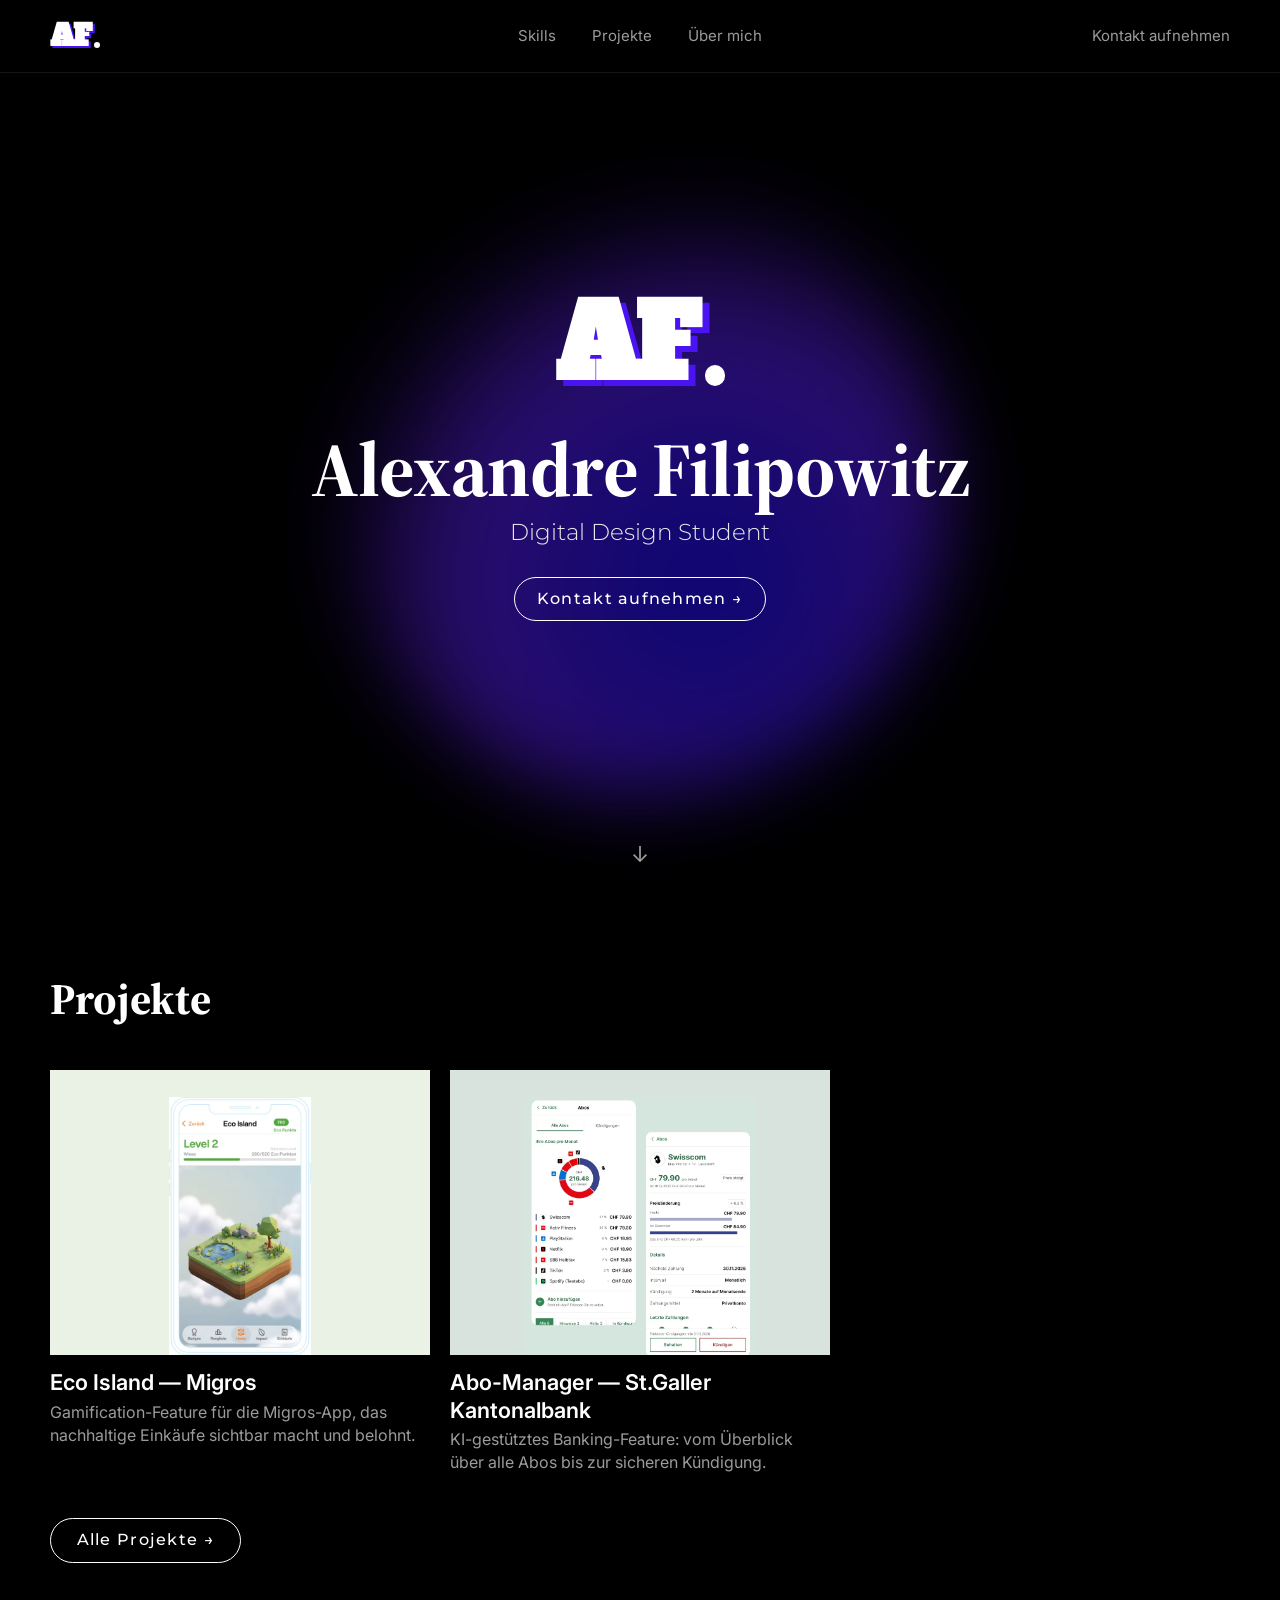
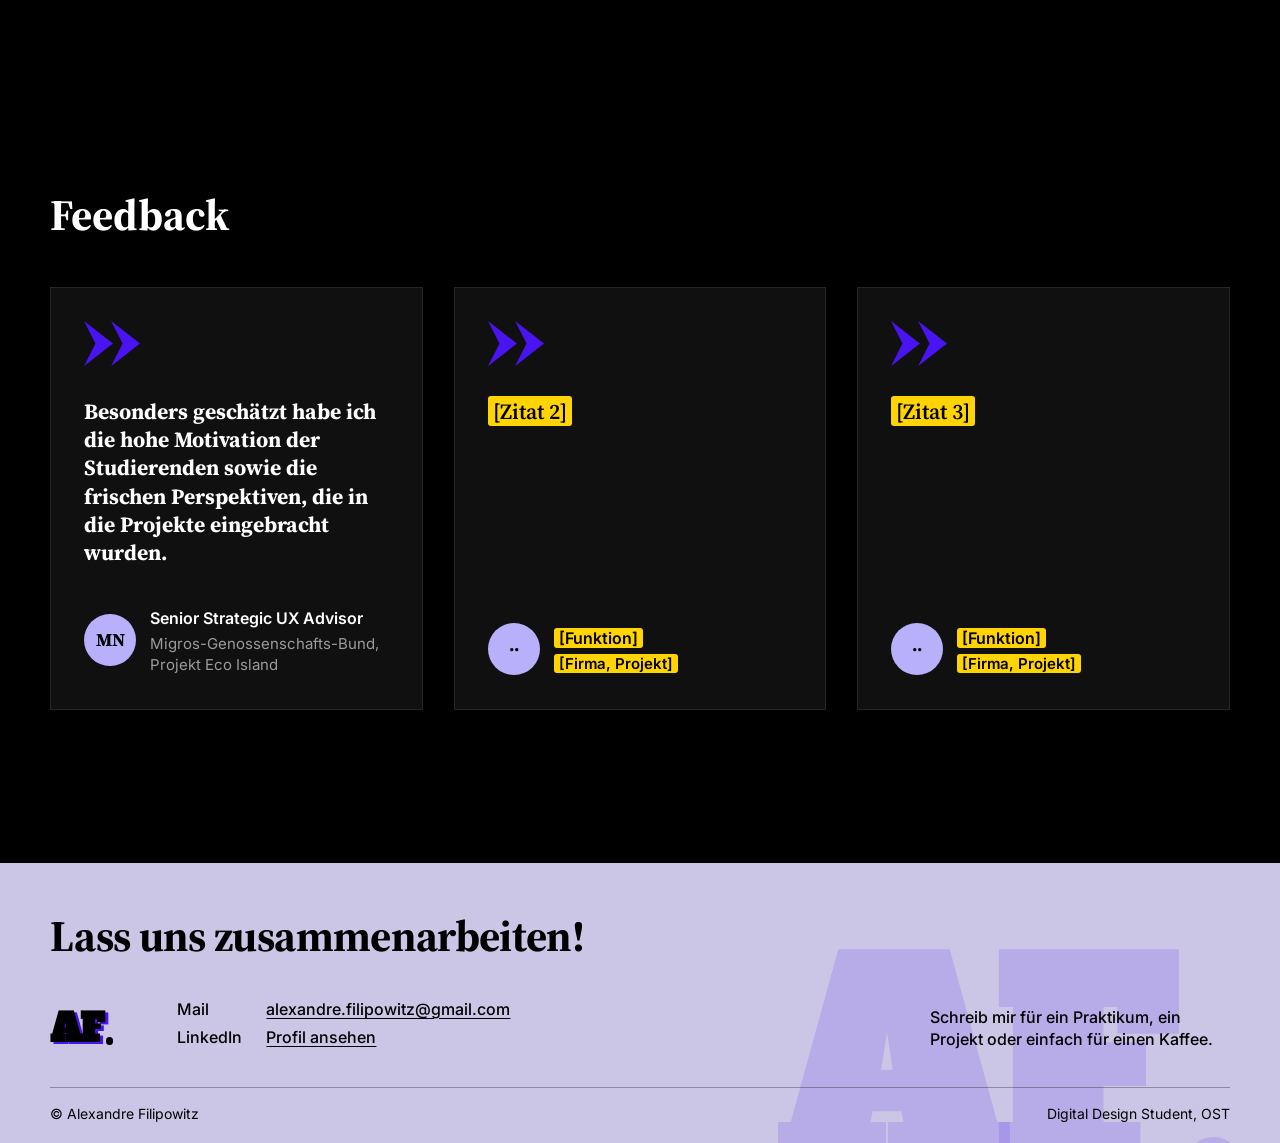
==== commit c9c96310: "Feedback: Trennlinie entfernt Co-Authored-By: Claude Opus 5.5 <noreply@anthropic.com> Claude-Session" ====
--- a/index.html
+++ b/index.html
@@ -8,7 +8,7 @@
 <link rel="preconnect" href="https://fonts.googleapis.com">
 <link rel="preconnect" href="https://fonts.gstatic.com" crossorigin>
 <link href="https://fonts.googleapis.com/css2?family=Alfa+Slab+One&family=Inter:wght@400;500;600&family=Montserrat:wght@200..800&family=Source+Serif+4:opsz,wght@8..60,700&display=swap" rel="stylesheet">
-<link rel="stylesheet" href="css/style.css?v=901c01ca">
+<link rel="stylesheet" href="css/style.css?v=62cec035">
 </head>
 <body>
 <a class="skip" href="#inhalt">Zum Inhalt springen</a>
--- a/css/style.css
+++ b/css/style.css
@@ -175,7 +175,7 @@
 .cv-list li{font-size:var(--fs-body)}
 
 /* Feedback Startseite */
-.feedback{border-top:1px solid var(--line);margin-top:var(--space-section)}
+.feedback{margin-top:var(--space-section)}
 .fb-grid{display:grid;grid-template-columns:repeat(3,minmax(0,1fr));gap:clamp(20px,2.4vw,32px)}
 .fb-card{margin:0;display:flex;flex-direction:column;background:var(--surface);border:1px solid var(--line);padding:clamp(24px,2.6vw,36px)}
 .fb-chev{width:56px;height:auto;fill:var(--logo-shadow);margin-bottom:clamp(20px,2.4vw,32px)}
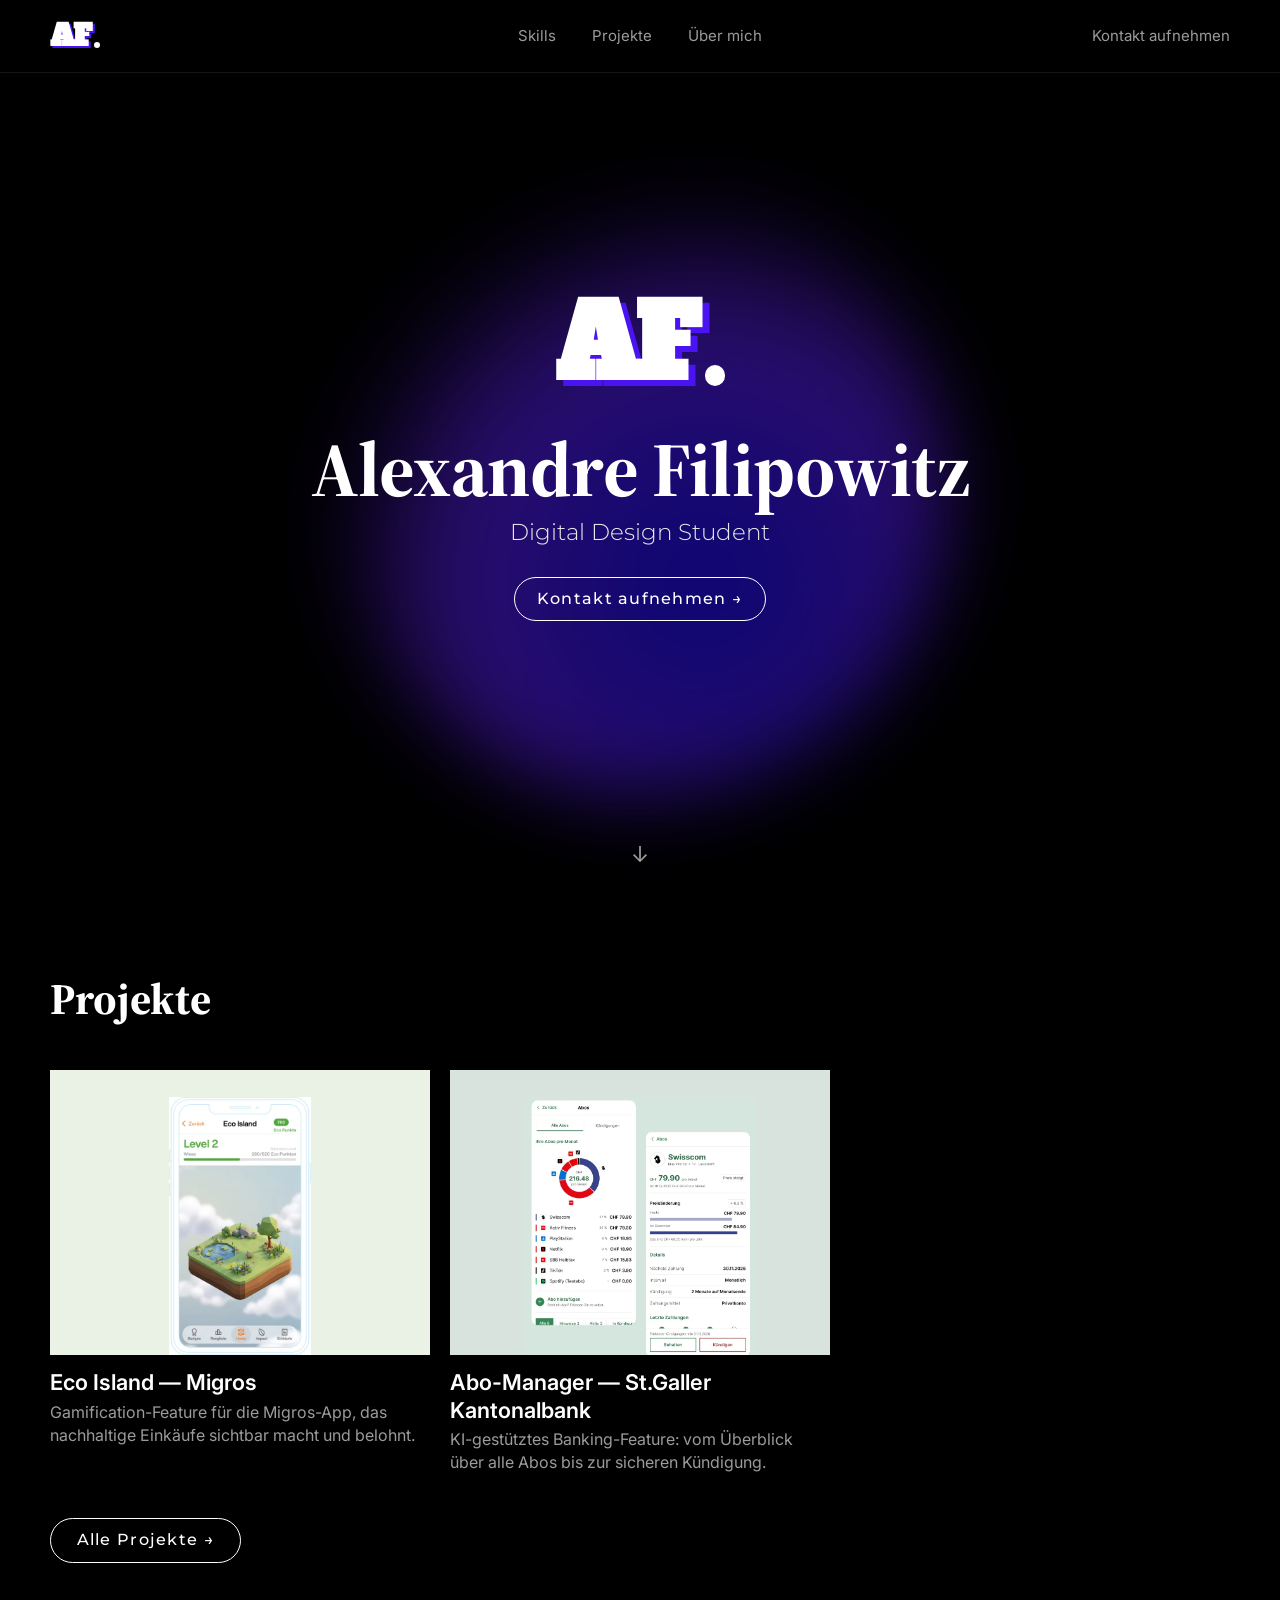
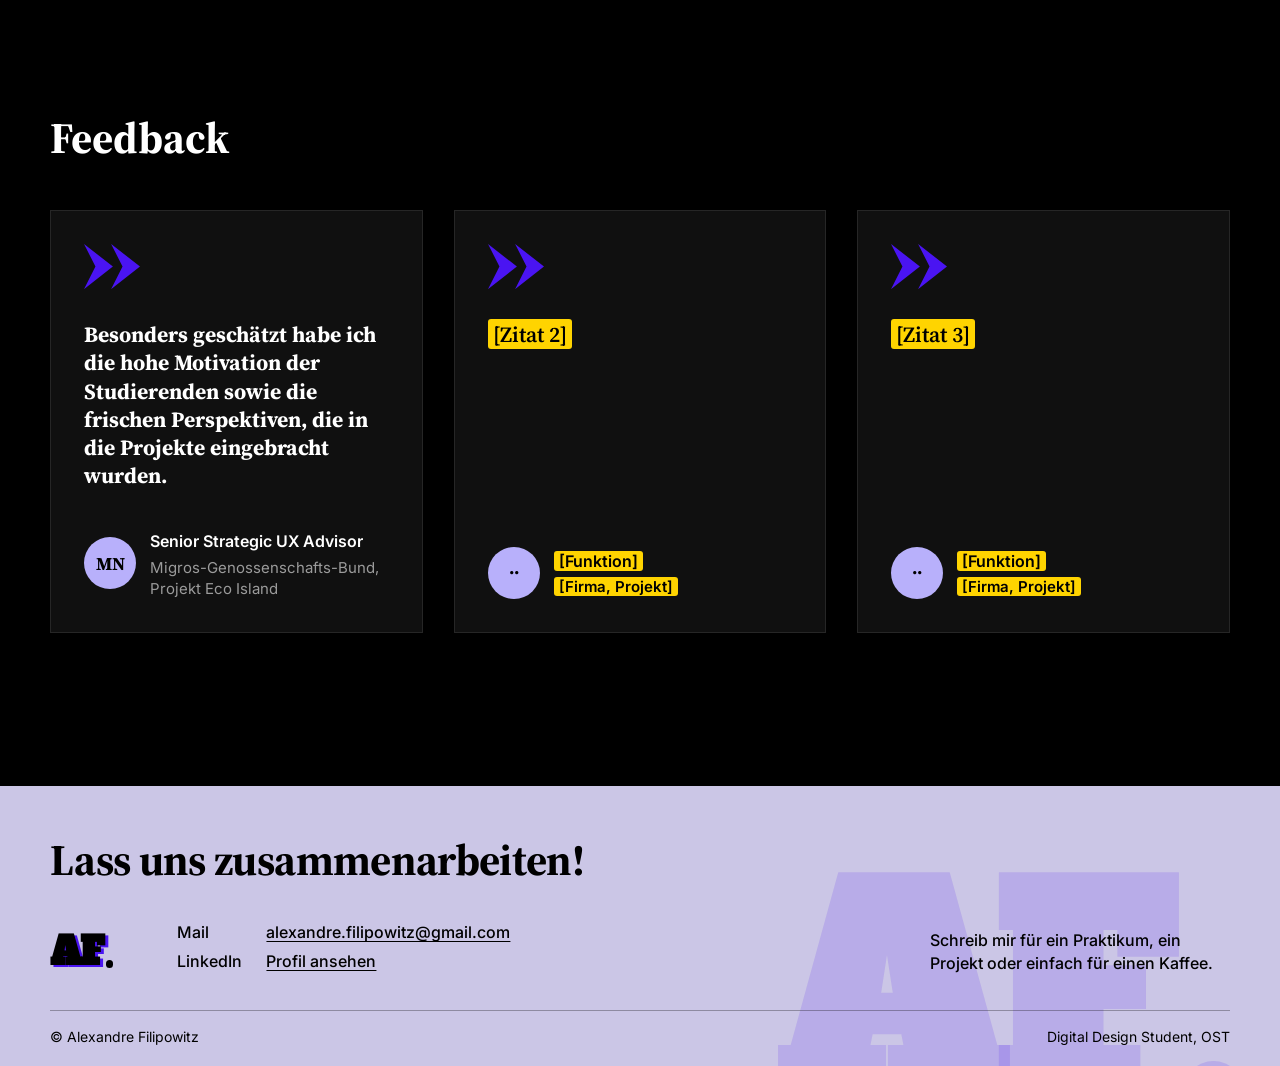
==== commit e5b5155b: "Feedback: gleicher Abstand nach oben wie Projekte Co-Authored-By: Claude Opus 5.5 <noreply@anthropic" ====
--- a/index.html
+++ b/index.html
@@ -8,7 +8,7 @@
 <link rel="preconnect" href="https://fonts.googleapis.com">
 <link rel="preconnect" href="https://fonts.gstatic.com" crossorigin>
 <link href="https://fonts.googleapis.com/css2?family=Alfa+Slab+One&family=Inter:wght@400;500;600&family=Montserrat:wght@200..800&family=Source+Serif+4:opsz,wght@8..60,700&display=swap" rel="stylesheet">
-<link rel="stylesheet" href="css/style.css?v=62cec035">
+<link rel="stylesheet" href="css/style.css?v=dd1b24d7">
 </head>
 <body>
 <a class="skip" href="#inhalt">Zum Inhalt springen</a>
--- a/css/style.css
+++ b/css/style.css
@@ -175,7 +175,7 @@
 .cv-list li{font-size:var(--fs-body)}
 
 /* Feedback Startseite */
-.feedback{margin-top:var(--space-section)}
+.feedback{padding-top:0}
 .fb-grid{display:grid;grid-template-columns:repeat(3,minmax(0,1fr));gap:clamp(20px,2.4vw,32px)}
 .fb-card{margin:0;display:flex;flex-direction:column;background:var(--surface);border:1px solid var(--line);padding:clamp(24px,2.6vw,36px)}
 .fb-chev{width:56px;height:auto;fill:var(--logo-shadow);margin-bottom:clamp(20px,2.4vw,32px)}
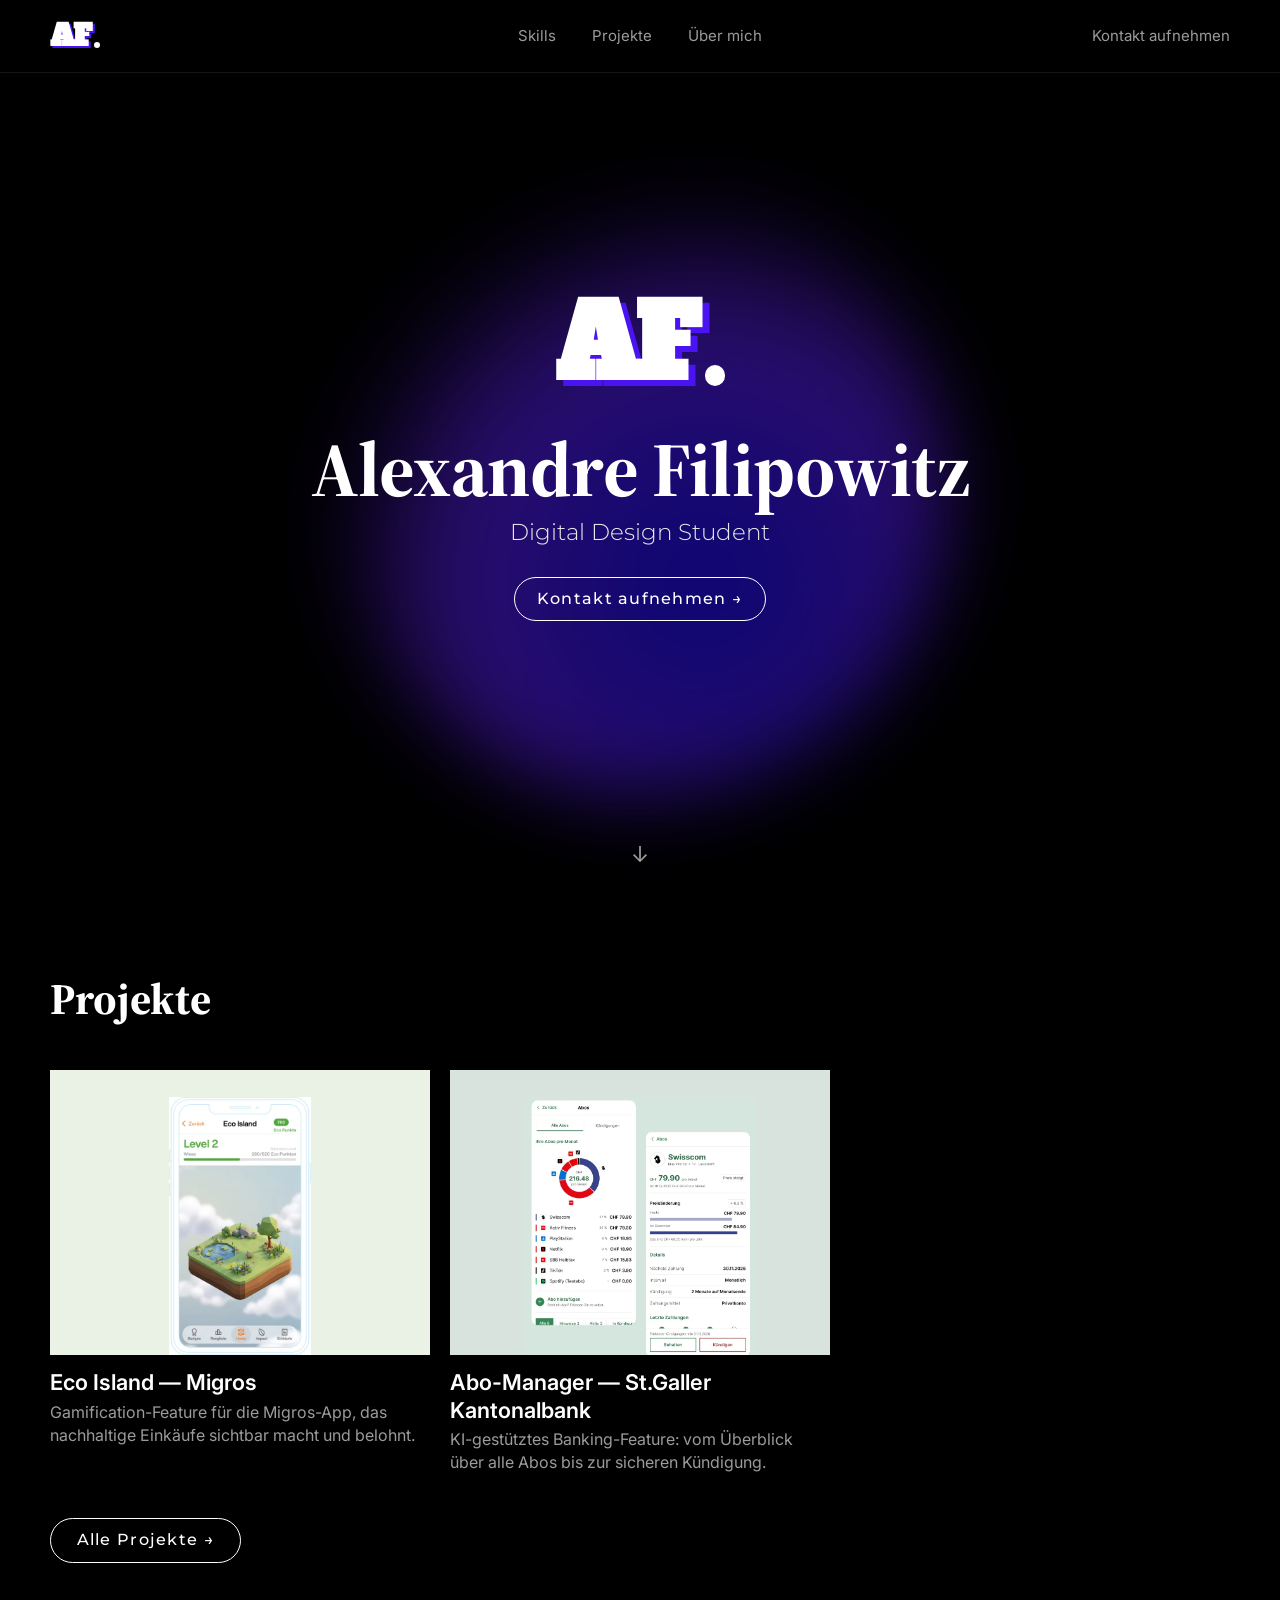
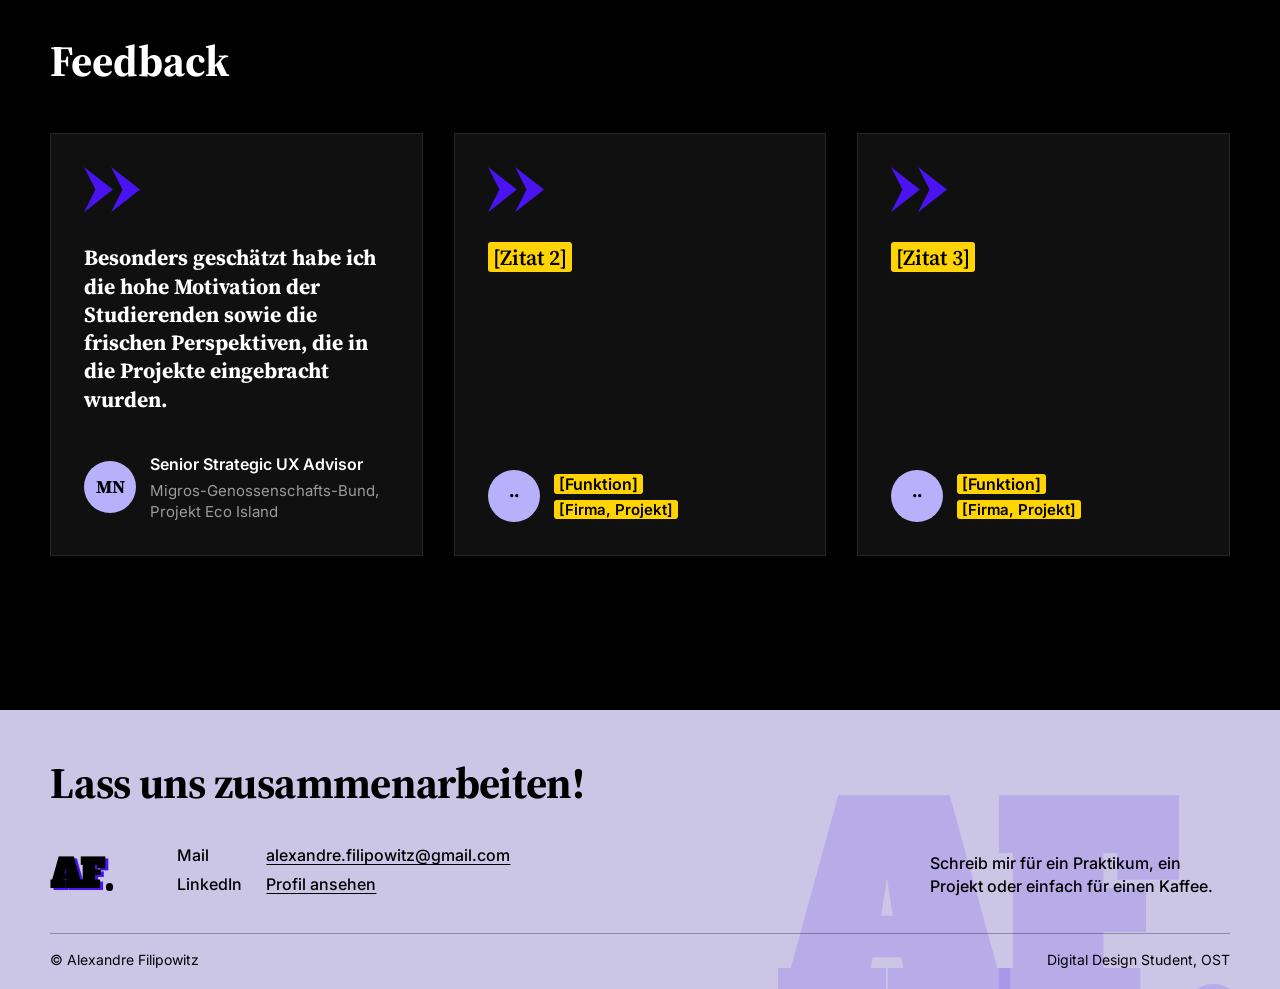
==== commit 13bb3d81: "Feedback: Abstand oben korrigiert Co-Authored-By: Claude Opus 5.5 <noreply@anthropic.com> Claude-Ses" ====
--- a/index.html
+++ b/index.html
@@ -8,7 +8,7 @@
 <link rel="preconnect" href="https://fonts.googleapis.com">
 <link rel="preconnect" href="https://fonts.gstatic.com" crossorigin>
 <link href="https://fonts.googleapis.com/css2?family=Alfa+Slab+One&family=Inter:wght@400;500;600&family=Montserrat:wght@200..800&family=Source+Serif+4:opsz,wght@8..60,700&display=swap" rel="stylesheet">
-<link rel="stylesheet" href="css/style.css?v=dd1b24d7">
+<link rel="stylesheet" href="css/style.css?v=df13bbfb">
 </head>
 <body>
 <a class="skip" href="#inhalt">Zum Inhalt springen</a>
--- a/css/style.css
+++ b/css/style.css
@@ -175,7 +175,7 @@
 .cv-list li{font-size:var(--fs-body)}
 
 /* Feedback Startseite */
-.feedback{padding-top:0}
+section.block.feedback{padding-top:0}
 .fb-grid{display:grid;grid-template-columns:repeat(3,minmax(0,1fr));gap:clamp(20px,2.4vw,32px)}
 .fb-card{margin:0;display:flex;flex-direction:column;background:var(--surface);border:1px solid var(--line);padding:clamp(24px,2.6vw,36px)}
 .fb-chev{width:56px;height:auto;fill:var(--logo-shadow);margin-bottom:clamp(20px,2.4vw,32px)}
